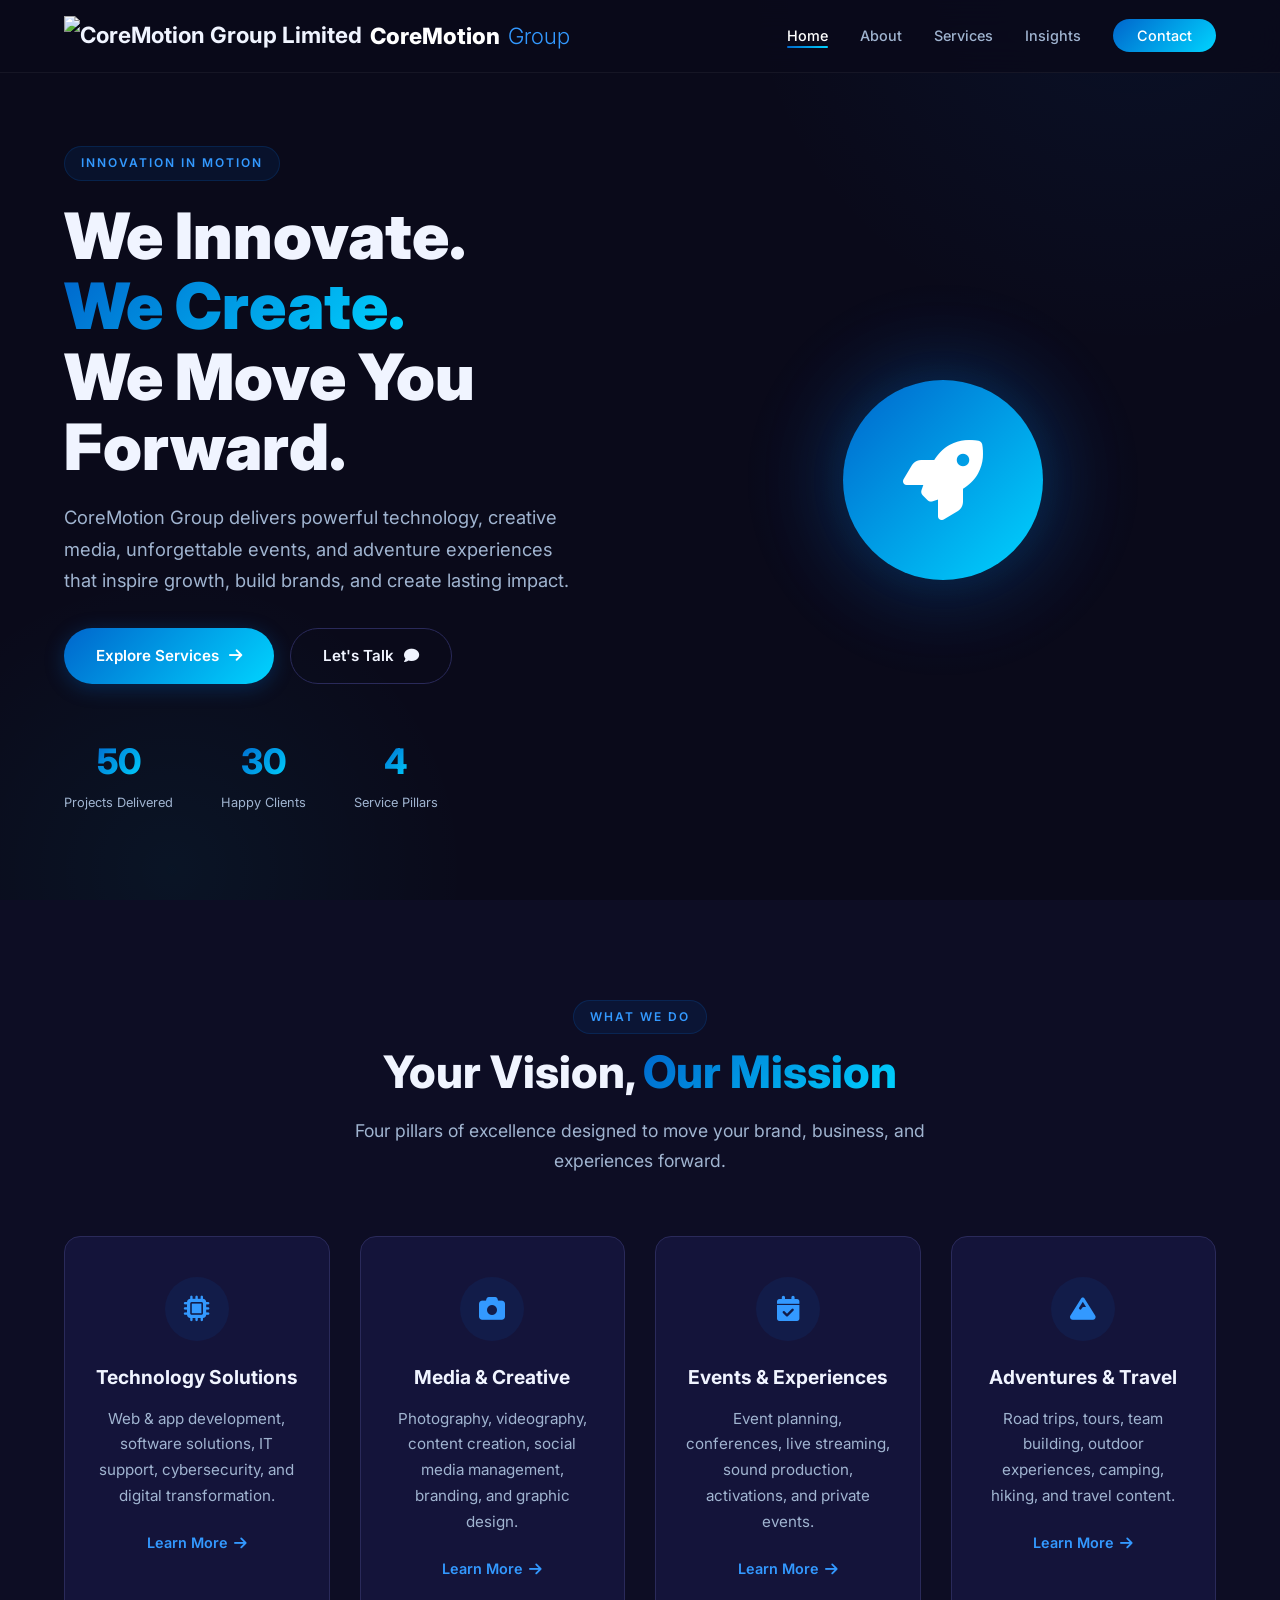
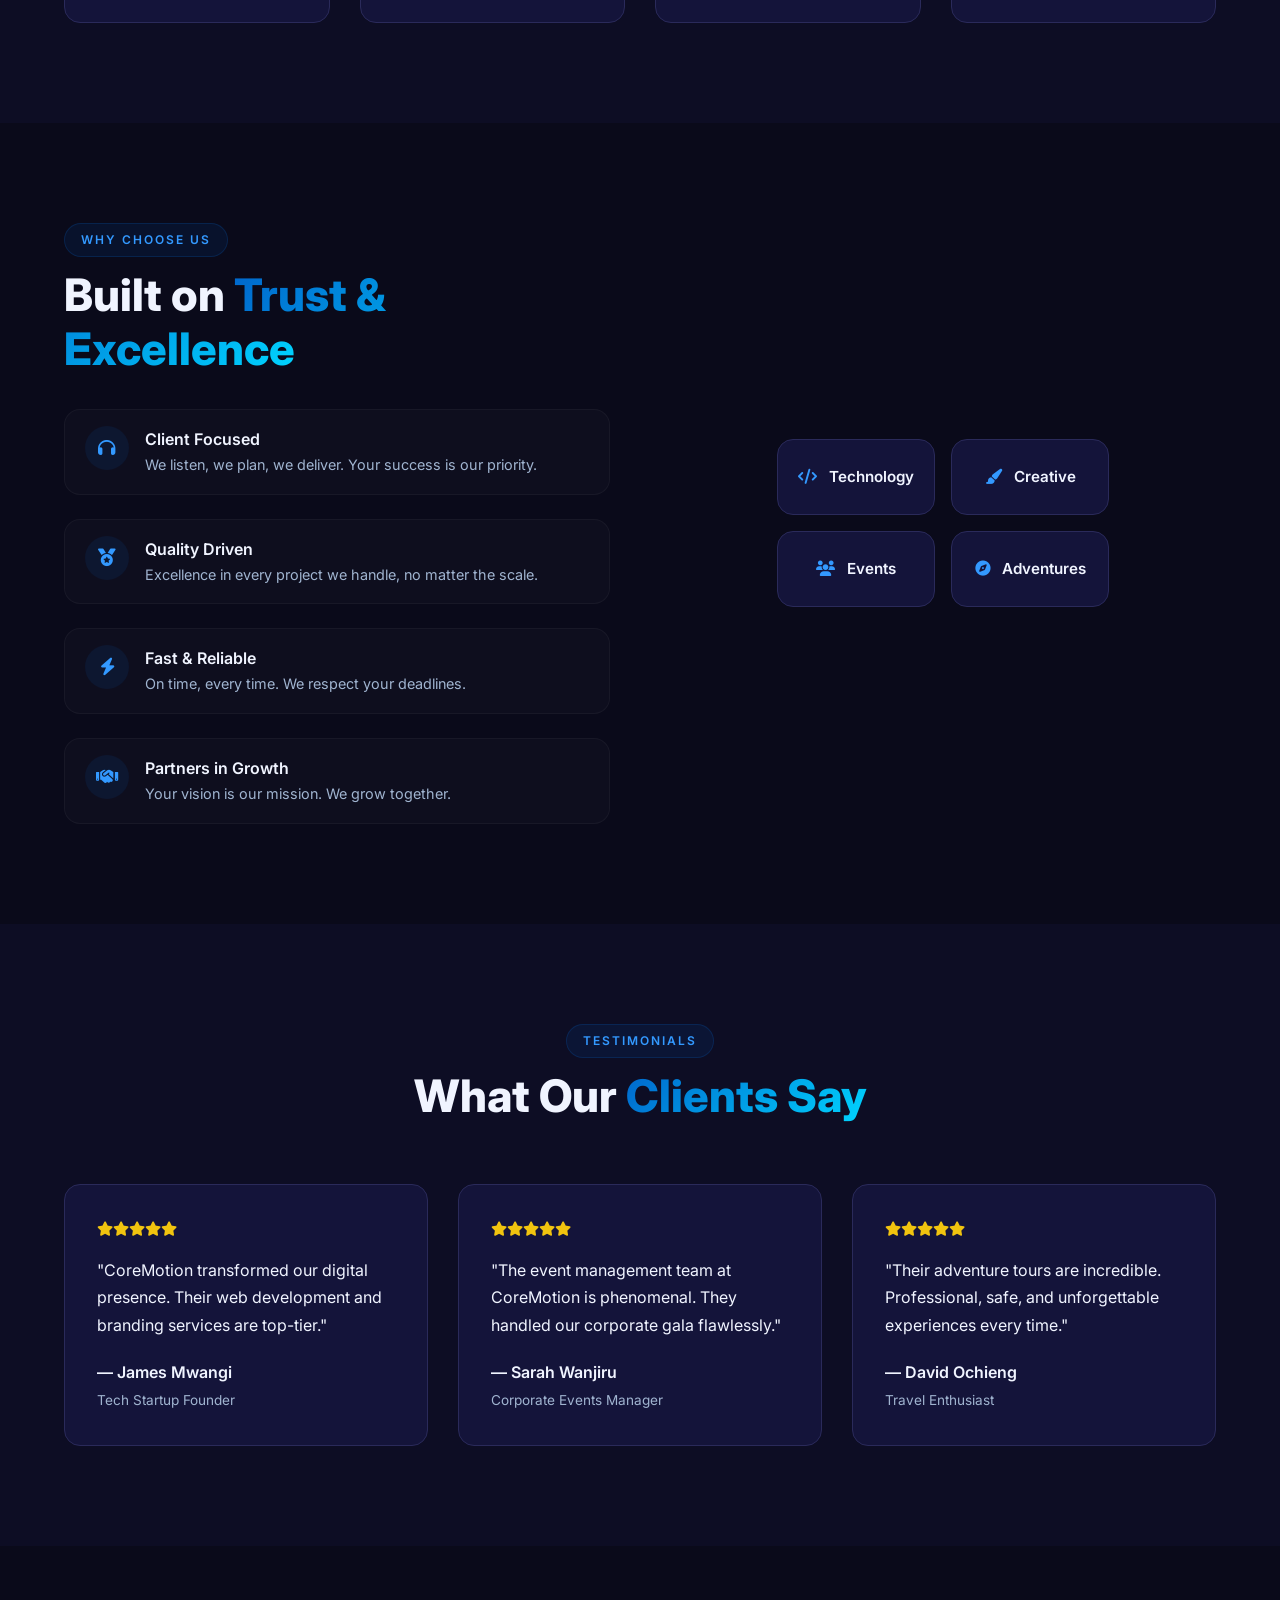
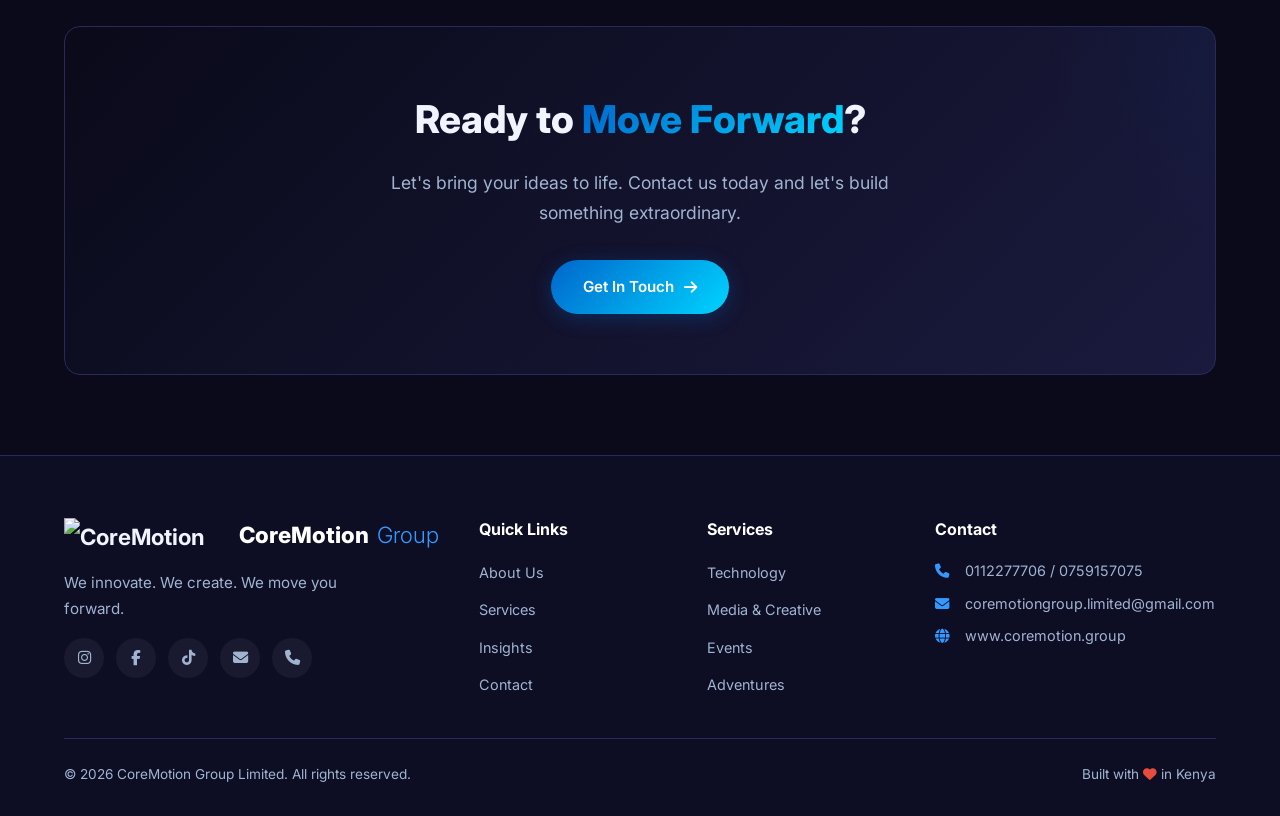
==== index.html @ 8dd22097 "Clean up comments in index.html Removed unnecessary comments from the HTML file to improve readabili" ====
<!DOCTYPE html>
<html lang="en">
<head>
    <meta charset="UTF-8" />
    <meta name="viewport" content="width=device-width, initial-scale=1.0" />
    <title>CoreMotion Group - Technology in Motion</title>
    <meta name="description" content="CoreMotion Group delivers powerful technology, creative media, unforgettable events and adventure experiences." />
    <link rel="stylesheet" href="style.css" />
    <link rel="stylesheet" href="https://cdnjs.cloudflare.com/ajax/libs/font-awesome/6.5.0/css/all.min.css" />
    <link href="https://fonts.googleapis.com/css2?family=Inter:wght@300;400;500;600;700;800;900&display=swap" rel="stylesheet" />
</head>
<body>

    <header class="header" id="header">
        <div class="container">
            <nav class="navbar">
                <a href="index.html" class="logo">
                    <img src="images/coremotion-logo.png" alt="CoreMotion Group Limited" class="logo-image" />
                    <span class="logo-text">CoreMotion</span>
                    <span class="logo-group">Group</span>
                </a>
                <ul class="nav-menu" id="navMenu">
                    <li><a href="index.html" class="active">Home</a></li>
                    <li><a href="about.html">About</a></li>
                    <li><a href="services.html">Services</a></li>
                    <li><a href="blog.html">Insights</a></li>
                    <li><a href="contact.html" class="btn-nav">Contact</a></li>
                </ul>
                <div class="hamburger" id="hamburger">
                    <span></span>
                    <span></span>
                    <span></span>
                </div>
            </nav>
        </div>
    </header>

    <section class="hero">
        <div class="container">
            <div class="hero-grid">
                <div class="hero-content">
                    <span class="hero-badge">Innovation in Motion</span>
                    <h1 class="hero-title">
                        We Innovate.<br />
                        <span class="highlight">We Create.</span><br />
                        We Move You Forward.
                    </h1>
                    <p class="hero-desc">
                        CoreMotion Group delivers powerful technology, creative media, 
                        unforgettable events, and adventure experiences that inspire growth, 
                        build brands, and create lasting impact.
                    </p>
                    <div class="hero-buttons">
                        <a href="services.html" class="btn-primary">
                            Explore Services <i class="fas fa-arrow-right"></i>
                        </a>
                        <a href="contact.html" class="btn-secondary">
                            Let's Talk <i class="fas fa-comment"></i>
                        </a>
                    </div>
                    <div class="hero-stats">
                        <div class="stat-item">
                            <span class="stat-number" data-target="50">0</span>
                            <span class="stat-label">Projects Delivered</span>
                        </div>
                        <div class="stat-item">
                            <span class="stat-number" data-target="30">0</span>
                            <span class="stat-label">Happy Clients</span>
                        </div>
                        <div class="stat-item">
                            <span class="stat-number" data-target="4">0</span>
                            <span class="stat-label">Service Pillars</span>
                        </div>
                    </div>
                </div>
                <div class="hero-visual">
                    <div class="hero-orb"></div>
                    <div class="hero-orb-2"></div>
                    <div class="hero-image-placeholder">
                        <i class="fas fa-rocket"></i>
                    </div>
                </div>
            </div>
        </div>
    </section>

    <section class="services-overview" id="services">
        <div class="container">
            <div class="section-header">
                <span class="section-tag">What We Do</span>
                <h2 class="section-title">Your Vision, <span class="highlight">Our Mission</span></h2>
                <p class="section-desc">
                    Four pillars of excellence designed to move your brand, business, and experiences forward.
                </p>
            </div>
            <div class="services-grid">
                <div class="service-card" data-service="tech">
                    <div class="service-icon"><i class="fas fa-microchip"></i></div>
                    <h3>Technology Solutions</h3>
                    <p>Web & app development, software solutions, IT support, cybersecurity, and digital transformation.</p>
                    <a href="services.html#tech" class="service-link">Learn More <i class="fas fa-arrow-right"></i></a>
                </div>
                <div class="service-card" data-service="media">
                    <div class="service-icon"><i class="fas fa-camera"></i></div>
                    <h3>Media & Creative</h3>
                    <p>Photography, videography, content creation, social media management, branding, and graphic design.</p>
                    <a href="services.html#media" class="service-link">Learn More <i class="fas fa-arrow-right"></i></a>
                </div>
                <div class="service-card" data-service="events">
                    <div class="service-icon"><i class="fas fa-calendar-check"></i></div>
                    <h3>Events & Experiences</h3>
                    <p>Event planning, conferences, live streaming, sound production, activations, and private events.</p>
                    <a href="services.html#events" class="service-link">Learn More <i class="fas fa-arrow-right"></i></a>
                </div>
                <div class="service-card" data-service="adventures">
                    <div class="service-icon"><i class="fas fa-mountain"></i></div>
                    <h3>Adventures & Travel</h3>
                    <p>Road trips, tours, team building, outdoor experiences, camping, hiking, and travel content.</p>
                    <a href="services.html#adventures" class="service-link">Learn More <i class="fas fa-arrow-right"></i></a>
                </div>
            </div>
        </div>
    </section>

    <section class="why-section">
        <div class="container">
            <div class="why-grid">
                <div class="why-content">
                    <span class="section-tag">Why Choose Us</span>
                    <h2 class="section-title">Built on <span class="highlight">Trust & Excellence</span></h2>
                    <div class="why-features">
                        <div class="why-feature">
                            <div class="feature-icon"><i class="fas fa-headphones"></i></div>
                            <div>
                                <h4>Client Focused</h4>
                                <p>We listen, we plan, we deliver. Your success is our priority.</p>
                            </div>
                        </div>
                        <div class="why-feature">
                            <div class="feature-icon"><i class="fas fa-medal"></i></div>
                            <div>
                                <h4>Quality Driven</h4>
                                <p>Excellence in every project we handle, no matter the scale.</p>
                            </div>
                        </div>
                        <div class="why-feature">
                            <div class="feature-icon"><i class="fas fa-bolt"></i></div>
                            <div>
                                <h4>Fast & Reliable</h4>
                                <p>On time, every time. We respect your deadlines.</p>
                            </div>
                        </div>
                        <div class="why-feature">
                            <div class="feature-icon"><i class="fas fa-handshake"></i></div>
                            <div>
                                <h4>Partners in Growth</h4>
                                <p>Your vision is our mission. We grow together.</p>
                            </div>
                        </div>
                    </div>
                </div>
                <div class="why-visual">
                    <div class="why-card-stack">
                        <div class="stack-card"><i class="fas fa-code"></i> Technology</div>
                        <div class="stack-card"><i class="fas fa-paint-brush"></i> Creative</div>
                        <div class="stack-card"><i class="fas fa-users"></i> Events</div>
                        <div class="stack-card"><i class="fas fa-compass"></i> Adventures</div>
                    </div>
                </div>
            </div>
        </div>
    </section>

    <section class="testimonials">
        <div class="container">
            <div class="section-header">
                <span class="section-tag">Testimonials</span>
                <h2 class="section-title">What Our <span class="highlight">Clients Say</span></h2>
            </div>
            <div class="testimonial-grid">
                <div class="testimonial-card">
                    <div class="stars"><i class="fas fa-star"></i><i class="fas fa-star"></i><i class="fas fa-star"></i><i class="fas fa-star"></i><i class="fas fa-star"></i></div>
                    <p>"CoreMotion transformed our digital presence. Their web development and branding services are top-tier."</p>
                    <div class="client-info">
                        <span class="client-name">— James Mwangi</span>
                        <span class="client-role">Tech Startup Founder</span>
                    </div>
                </div>
                <div class="testimonial-card">
                    <div class="stars"><i class="fas fa-star"></i><i class="fas fa-star"></i><i class="fas fa-star"></i><i class="fas fa-star"></i><i class="fas fa-star"></i></div>
                    <p>"The event management team at CoreMotion is phenomenal. They handled our corporate gala flawlessly."</p>
                    <div class="client-info">
                        <span class="client-name">— Sarah Wanjiru</span>
                        <span class="client-role">Corporate Events Manager</span>
                    </div>
                </div>
                <div class="testimonial-card">
                    <div class="stars"><i class="fas fa-star"></i><i class="fas fa-star"></i><i class="fas fa-star"></i><i class="fas fa-star"></i><i class="fas fa-star"></i></div>
                    <p>"Their adventure tours are incredible. Professional, safe, and unforgettable experiences every time."</p>
                    <div class="client-info">
                        <span class="client-name">— David Ochieng</span>
                        <span class="client-role">Travel Enthusiast</span>
                    </div>
                </div>
            </div>
        </div>
    </section>

    <section class="cta-section">
        <div class="container">
            <div class="cta-box">
                <h2>Ready to <span class="highlight">Move Forward</span>?</h2>
                <p>Let's bring your ideas to life. Contact us today and let's build something extraordinary.</p>
                <a href="contact.html" class="btn-primary">Get In Touch <i class="fas fa-arrow-right"></i></a>
            </div>
        </div>
    </section>

    <footer class="footer">
        <div class="container">
            <div class="footer-grid">
                <div class="footer-brand">
                    <a href="index.html" class="logo">
                        <img src="images/coremotion-logo.png" alt="CoreMotion Group Limited" class="logo-image" />
                        <span class="logo-text">CoreMotion</span>
                        <span class="logo-group">Group</span>
                    </a>
                    <p>We innovate. We create. We move you forward.</p>
                    <div class="social-links">
                        <a href="https://www.instagram.com/coremotiongroup" target="_blank" aria-label="Instagram"><i class="fab fa-instagram"></i></a>
                        <a href="https://www.facebook.com/CoreMotionGroup" target="_blank" aria-label="Facebook"><i class="fab fa-facebook-f"></i></a>
                        <a href="https://www.tiktok.com/@coremotion82" target="_blank" aria-label="TikTok"><i class="fab fa-tiktok"></i></a>
                        <a href="mailto:coremotiongroup.limited@gmail.com" aria-label="Email"><i class="fas fa-envelope"></i></a>
                        <a href="tel:+254112277706" aria-label="Phone"><i class="fas fa-phone"></i></a>
                    </div>
                </div>
                <div class="footer-links">
                    <h4>Quick Links</h4>
                    <ul>
                        <li><a href="about.html">About Us</a></li>
                        <li><a href="services.html">Services</a></li>
                        <li><a href="blog.html">Insights</a></li>
                        <li><a href="contact.html">Contact</a></li>
                    </ul>
                </div>
                <div class="footer-links">
                    <h4>Services</h4>
                    <ul>
                        <li><a href="services.html#tech">Technology</a></li>
                        <li><a href="services.html#media">Media & Creative</a></li>
                        <li><a href="services.html#events">Events</a></li>
                        <li><a href="services.html#adventures">Adventures</a></li>
                    </ul>
                </div>
                <div class="footer-contact">
                    <h4>Contact</h4>
                    <p><i class="fas fa-phone"></i> 0112277706 / 0759157075</p>
                    <p><i class="fas fa-envelope"></i> coremotiongroup.limited@gmail.com</p>
                    <p><i class="fas fa-globe"></i> www.coremotion.group</p>
                </div>
            </div>
            <div class="footer-bottom">
                <p>&copy; 2026 CoreMotion Group Limited. All rights reserved.</p>
                <p>Built with <i class="fas fa-heart" style="color: #e74c3c;"></i> in Kenya</p>
            </div>
        </div>
    </footer>

    <script src="script.js"></script>
</body>
</html>
---- style.css ----
/* ===== RESET & BASE ===== */
* {
    margin: 0;
    padding: 0;
    box-sizing: border-box;
}

:root {
    --primary: #0a0a1a;
    --primary-light: #1a1a3e;
    --secondary: #0066CC;
    --secondary-light: #3399FF;
    --accent: #00D4FF;
    --text-light: #f0f4ff;
    --text-muted: #a0b4d0;
    --bg-dark: #0d0d24;
    --bg-card: #14143a;
    --border-color: #2a2a5a;
    --gradient-main: linear-gradient(135deg, #0066CC, #00D4FF);
    --gradient-dark: linear-gradient(135deg, #0a0a1a, #1a1a3e);
    --shadow: 0 20px 60px rgba(0, 102, 204, 0.15);
    --shadow-hover: 0 30px 80px rgba(0, 102, 204, 0.25);
    --radius: 16px;
    --transition: all 0.4s cubic-bezier(0.25, 0.46, 0.45, 0.94);
}

html {
    scroll-behavior: smooth;
}

body {
    font-family: 'Inter', -apple-system, BlinkMacSystemFont, 'Segoe UI', sans-serif;
    background: var(--primary);
    color: var(--text-light);
    line-height: 1.7;
    overflow-x: hidden;
    -webkit-font-smoothing: antialiased;
}

.container {
    max-width: 1200px;
    margin: 0 auto;
    padding: 0 24px;
}

a {
    text-decoration: none;
    color: inherit;
}

ul {
    list-style: none;
}

img {
    max-width: 100%;
    display: block;
}

/* ===== SCROLLBAR ===== */
::-webkit-scrollbar {
    width: 10px;
}
::-webkit-scrollbar-track {
    background: var(--primary);
}
::-webkit-scrollbar-thumb {
    background: var(--secondary);
    border-radius: 10px;
}
::-webkit-scrollbar-thumb:hover {
    background: var(--secondary-light);
}

/* ===== SELECTION ===== */
::selection {
    background: var(--secondary);
    color: #fff;
}

/* ===== TYPOGRAPHY ===== */
.highlight {
    background: var(--gradient-main);
    -webkit-background-clip: text;
    -webkit-text-fill-color: transparent;
    background-clip: text;
}

.section-tag {
    display: inline-block;
    font-size: 0.75rem;
    font-weight: 600;
    letter-spacing: 2px;
    text-transform: uppercase;
    color: var(--secondary-light);
    background: rgba(0, 102, 204, 0.1);
    padding: 6px 16px;
    border-radius: 50px;
    border: 1px solid rgba(0, 102, 204, 0.2);
    margin-bottom: 12px;
}

.section-title {
    font-size: clamp(2rem, 4vw, 2.8rem);
    font-weight: 800;
    line-height: 1.2;
    margin-bottom: 16px;
}

.section-desc {
    font-size: 1.1rem;
    color: var(--text-muted);
    max-width: 600px;
}

.section-header {
    text-align: center;
    margin-bottom: 60px;
}
.section-header .section-desc {
    margin: 0 auto;
}

/* ===== BUTTONS ===== */
.btn-primary {
    display: inline-flex;
    align-items: center;
    gap: 10px;
    background: var(--gradient-main);
    color: #fff;
    padding: 14px 32px;
    border-radius: 50px;
    font-weight: 600;
    font-size: 0.95rem;
    border: none;
    cursor: pointer;
    transition: var(--transition);
    box-shadow: 0 4px 20px rgba(0, 102, 204, 0.3);
}
.btn-primary:hover {
    transform: translateY(-3px);
    box-shadow: 0 8px 40px rgba(0, 102, 204, 0.4);
}

.btn-secondary {
    display: inline-flex;
    align-items: center;
    gap: 10px;
    background: transparent;
    color: var(--text-light);
    padding: 14px 32px;
    border-radius: 50px;
    font-weight: 600;
    font-size: 0.95rem;
    border: 1px solid var(--border-color);
    cursor: pointer;
    transition: var(--transition);
}
.btn-secondary:hover {
    border-color: var(--secondary);
    background: rgba(0, 102, 204, 0.05);
}

.btn-nav {
    background: var(--gradient-main);
    color: #fff !important;
    padding: 8px 24px !important;
    border-radius: 50px;
    font-weight: 600;
    transition: var(--transition);
}
.btn-nav:hover {
    transform: translateY(-2px);
    box-shadow: 0 8px 30px rgba(0, 102, 204, 0.3);
}

/* ===== LOGO ===== */
.logo {
    display: flex;
    align-items: center;
    gap: 8px;
    font-size: 1.4rem;
    font-weight: 700;
}

.logo-image {
    height: 40px;
    width: auto;
    object-fit: contain;
}

.logo-text {
    color: #fff;
    font-weight: 800;
}

.logo-group {
    color: var(--secondary-light);
    font-weight: 300;
}

/* ===== HEADER / NAV ===== */
.header {
    position: fixed;
    top: 0;
    left: 0;
    width: 100%;
    z-index: 1000;
    padding: 16px 0;
    background: rgba(10, 10, 26, 0.85);
    backdrop-filter: blur(20px);
    -webkit-backdrop-filter: blur(20px);
    border-bottom: 1px solid rgba(255, 255, 255, 0.05);
    transition: var(--transition);
}
.header.scrolled {
    padding: 10px 0;
    background: rgba(10, 10, 26, 0.95);
}

.navbar {
    display: flex;
    align-items: center;
    justify-content: space-between;
}

.nav-menu {
    display: flex;
    align-items: center;
    gap: 32px;
}
.nav-menu a {
    font-size: 0.9rem;
    font-weight: 500;
    color: var(--text-muted);
    transition: var(--transition);
    position: relative;
}
.nav-menu a:hover,
.nav-menu a.active {
    color: #fff;
}
.nav-menu a.active::after {
    content: '';
    position: absolute;
    bottom: -4px;
    left: 0;
    width: 100%;
    height: 2px;
    background: var(--gradient-main);
    border-radius: 2px;
}

.hamburger {
    display: none;
    flex-direction: column;
    gap: 5px;
    cursor: pointer;
    padding: 4px;
}
.hamburger span {
    display: block;
    width: 25px;
    height: 2px;
    background: #fff;
    transition: var(--transition);
    border-radius: 2px;
}
.hamburger.active span:nth-child(1) {
    transform: rotate(45deg) translate(5px, 5px);
}
.hamburger.active span:nth-child(2) {
    opacity: 0;
}
.hamburger.active span:nth-child(3) {
    transform: rotate(-45deg) translate(5px, -5px);
}

/* ===== HERO ===== */
.hero {
    padding: 140px 0 80px;
    min-height: 100vh;
    display: flex;
    align-items: center;
    position: relative;
    overflow: hidden;
}
.hero::before {
    content: '';
    position: absolute;
    top: -50%;
    right: -20%;
    width: 800px;
    height: 800px;
    background: radial-gradient(circle, rgba(0, 102, 204, 0.08), transparent 70%);
    border-radius: 50%;
    pointer-events: none;
}
.hero::after {
    content: '';
    position: absolute;
    bottom: -30%;
    left: -10%;
    width: 600px;
    height: 600px;
    background: radial-gradient(circle, rgba(0, 212, 255, 0.05), transparent 70%);
    border-radius: 50%;
    pointer-events: none;
}

.hero-grid {
    display: grid;
    grid-template-columns: 1fr 1fr;
    gap: 60px;
    align-items: center;
    position: relative;
    z-index: 1;
}

.hero-badge {
    display: inline-block;
    font-size: 0.75rem;
    font-weight: 600;
    letter-spacing: 2px;
    text-transform: uppercase;
    color: var(--secondary-light);
    background: rgba(0, 102, 204, 0.1);
    padding: 6px 16px;
    border-radius: 50px;
    border: 1px solid rgba(0, 102, 204, 0.2);
    margin-bottom: 20px;
    animation: fadeInUp 0.6s ease;
}

.hero-title {
    font-size: clamp(2.5rem, 5vw, 4rem);
    font-weight: 900;
    line-height: 1.1;
    margin-bottom: 20px;
    animation: fadeInUp 0.6s ease 0.1s both;
}

.hero-desc {
    font-size: 1.15rem;
    color: var(--text-muted);
    max-width: 520px;
    margin-bottom: 32px;
    animation: fadeInUp 0.6s ease 0.2s both;
}

.hero-buttons {
    display: flex;
    flex-wrap: wrap;
    gap: 16px;
    margin-bottom: 48px;
    animation: fadeInUp 0.6s ease 0.3s both;
}

.hero-stats {
    display: flex;
    gap: 48px;
    animation: fadeInUp 0.6s ease 0.4s both;
}
.stat-item {
    text-align: center;
}
.stat-number {
    font-size: 2.2rem;
    font-weight: 800;
    background: var(--gradient-main);
    -webkit-background-clip: text;
    -webkit-text-fill-color: transparent;
    background-clip: text;
}
.stat-label {
    font-size: 0.8rem;
    color: var(--text-muted);
    display: block;
}

/* Hero Visual */
.hero-visual {
    position: relative;
    display: flex;
    align-items: center;
    justify-content: center;
    min-height: 400px;
}
.hero-orb {
    position: absolute;
    width: 400px;
    height: 400px;
    background: radial-gradient(circle, rgba(0, 102, 204, 0.15), transparent 70%);
    border-radius: 50%;
    animation: pulse 4s ease-in-out infinite;
}
.hero-orb-2 {
    position: absolute;
    width: 250px;
    height: 250px;
    background: radial-gradient(circle, rgba(0, 212, 255, 0.1), transparent 70%);
    border-radius: 50%;
    animation: pulse 4s ease-in-out 2s infinite;
}
.hero-image-placeholder {
    width: 200px;
    height: 200px;
    background: var(--gradient-main);
    border-radius: 50%;
    display: flex;
    align-items: center;
    justify-content: center;
    font-size: 5rem;
    color: #fff;
    box-shadow: 0 0 80px rgba(0, 102, 204, 0.3);
    position: relative;
    z-index: 2;
    animation: float 6s ease-in-out infinite;
}

/* ===== ANIMATIONS ===== */
@keyframes fadeInUp {
    from {
        opacity: 0;
        transform: translateY(30px);
    }
    to {
        opacity: 1;
        transform: translateY(0);
    }
}

@keyframes pulse {
    0%, 100% {
        transform: scale(1);
        opacity: 0.6;
    }
    50% {
        transform: scale(1.05);
        opacity: 1;
    }
}

@keyframes float {
    0%, 100% {
        transform: translateY(0px);
    }
    50% {
        transform: translateY(-20px);
    }
}

/* ===== SERVICES ===== */
.services-overview {
    padding: 100px 0;
    background: var(--bg-dark);
}

.services-grid {
    display: grid;
    grid-template-columns: repeat(auto-fit, minmax(260px, 1fr));
    gap: 30px;
}

.service-card {
    background: var(--bg-card);
    border: 1px solid var(--border-color);
    border-radius: var(--radius);
    padding: 40px 28px;
    transition: var(--transition);
    text-align: center;
    position: relative;
    overflow: hidden;
}
.service-card::before {
    content: '';
    position: absolute;
    top: 0;
    left: 0;
    width: 100%;
    height: 3px;
    background: var(--gradient-main);
    transform: scaleX(0);
    transform-origin: left;
    transition: var(--transition);
}
.service-card:hover::before {
    transform: scaleX(1);
}
.service-card:hover {
    transform: translateY(-8px);
    border-color: var(--secondary);
    box-shadow: var(--shadow-hover);
}

.service-icon {
    width: 64px;
    height: 64px;
    background: rgba(0, 102, 204, 0.1);
    border-radius: 50%;
    display: flex;
    align-items: center;
    justify-content: center;
    font-size: 1.6rem;
    color: var(--secondary-light);
    margin: 0 auto 20px;
    transition: var(--transition);
}
.service-card:hover .service-icon {
    background: var(--gradient-main);
    color: #fff;
    transform: scale(1.05);
}

.service-card h3 {
    font-size: 1.2rem;
    font-weight: 700;
    margin-bottom: 12px;
}
.service-card p {
    color: var(--text-muted);
    font-size: 0.95rem;
    margin-bottom: 20px;
}
.service-link {
    color: var(--secondary-light);
    font-weight: 600;
    font-size: 0.9rem;
    transition: var(--transition);
    display: inline-flex;
    align-items: center;
    gap: 6px;
}
.service-link:hover {
    gap: 12px;
}

/* ===== WHY SECTION ===== */
.why-section {
    padding: 100px 0;
    background: var(--primary);
}

.why-grid {
    display: grid;
    grid-template-columns: 1fr 1fr;
    gap: 60px;
    align-items: center;
}

.why-features {
    display: flex;
    flex-direction: column;
    gap: 24px;
    margin-top: 32px;
}

.why-feature {
    display: flex;
    gap: 16px;
    align-items: flex-start;
    padding: 16px 20px;
    border-radius: var(--radius);
    background: rgba(255, 255, 255, 0.02);
    border: 1px solid rgba(255, 255, 255, 0.04);
    transition: var(--transition);
}
.why-feature:hover {
    background: rgba(0, 102, 204, 0.05);
    border-color: rgba(0, 102, 204, 0.1);
}

.feature-icon {
    width: 44px;
    height: 44px;
    min-width: 44px;
    background: rgba(0, 102, 204, 0.1);
    border-radius: 50%;
    display: flex;
    align-items: center;
    justify-content: center;
    color: var(--secondary-light);
    font-size: 1.1rem;
}
.why-feature h4 {
    font-size: 1rem;
    font-weight: 600;
}
.why-feature p {
    color: var(--text-muted);
    font-size: 0.9rem;
}

.why-visual {
    display: flex;
    justify-content: center;
    align-items: center;
}

.why-card-stack {
    display: grid;
    grid-template-columns: 1fr 1fr;
    gap: 16px;
}
.stack-card {
    background: var(--bg-card);
    border: 1px solid var(--border-color);
    border-radius: var(--radius);
    padding: 24px 20px;
    text-align: center;
    font-weight: 600;
    font-size: 0.95rem;
    transition: var(--transition);
}
.stack-card i {
    color: var(--secondary-light);
    margin-right: 8px;
}
.stack-card:hover {
    transform: translateY(-4px);
    border-color: var(--secondary);
    box-shadow: var(--shadow);
}

/* ===== TESTIMONIALS ===== */
.testimonials {
    padding: 100px 0;
    background: var(--bg-dark);
}

.testimonial-grid {
    display: grid;
    grid-template-columns: repeat(auto-fit, minmax(280px, 1fr));
    gap: 30px;
}

.testimonial-card {
    background: var(--bg-card);
    border: 1px solid var(--border-color);
    border-radius: var(--radius);
    padding: 32px;
    transition: var(--transition);
}
.testimonial-card:hover {
    border-color: var(--secondary);
    transform: translateY(-4px);
}

.stars {
    color: #f1c40f;
    font-size: 0.9rem;
    margin-bottom: 16px;
}
.testimonial-card p {
    font-size: 1rem;
    line-height: 1.7;
    margin-bottom: 20px;
    color: var(--text-light);
}
.client-name {
    font-weight: 600;
    display: block;
}
.client-role {
    font-size: 0.85rem;
    color: var(--text-muted);
}

/* ===== CTA ===== */
.cta-section {
    padding: 80px 0;
    background: var(--primary);
}

.cta-box {
    background: var(--gradient-dark);
    border: 1px solid var(--border-color);
    border-radius: var(--radius);
    padding: 60px 40px;
    text-align: center;
    position: relative;
    overflow: hidden;
}
.cta-box::before {
    content: '';
    position: absolute;
    top: -50%;
    right: -20%;
    width: 400px;
    height: 400px;
    background: radial-gradient(circle, rgba(0, 102, 204, 0.05), transparent 70%);
    border-radius: 50%;
}
.cta-box h2 {
    font-size: clamp(1.8rem, 3vw, 2.6rem);
    font-weight: 800;
    margin-bottom: 16px;
}
.cta-box p {
    color: var(--text-muted);
    font-size: 1.1rem;
    max-width: 500px;
    margin: 0 auto 32px;
}
.cta-box .btn-primary {
    position: relative;
    z-index: 1;
}

/* ===== FOOTER ===== */
.footer {
    background: var(--bg-dark);
    border-top: 1px solid var(--border-color);
    padding: 60px 0 30px;
}

.footer-grid {
    display: grid;
    grid-template-columns: 2fr 1fr 1fr 1.5fr;
    gap: 40px;
    margin-bottom: 40px;
}

.footer-brand .logo {
    margin-bottom: 16px;
}
.footer-brand .logo-image {
    height: 35px;
}
.footer-brand p {
    color: var(--text-muted);
    font-size: 0.95rem;
    margin: 16px 0;
    max-width: 300px;
}

.social-links {
    display: flex;
    gap: 12px;
    flex-wrap: wrap;
}
.social-links a {
    width: 40px;
    height: 40px;
    background: rgba(255, 255, 255, 0.05);
    border-radius: 50%;
    display: flex;
    align-items: center;
    justify-content: center;
    color: var(--text-muted);
    transition: var(--transition);
    font-size: 0.95rem;
}
.social-links a:hover {
    background: var(--gradient-main);
    color: #fff;
    transform: translateY(-3px);
}

.footer-links h4,
.footer-contact h4 {
    font-size: 1rem;
    font-weight: 700;
    margin-bottom: 16px;
    color: #fff;
}
.footer-links ul {
    display: flex;
    flex-direction: column;
    gap: 10px;
}
.footer-links ul a,
.footer-contact p {
    color: var(--text-muted);
    font-size: 0.9rem;
    transition: var(--transition);
}
.footer-links ul a:hover {
    color: var(--secondary-light);
}
.footer-contact p {
    display: flex;
    align-items: center;
    gap: 10px;
    margin-bottom: 8px;
}
.footer-contact p i {
    color: var(--secondary-light);
    width: 20px;
}

.footer-bottom {
    border-top: 1px solid var(--border-color);
    padding-top: 24px;
    display: flex;
    justify-content: space-between;
    align-items: center;
    flex-wrap: wrap;
    gap: 12px;
}
.footer-bottom p {
    color: var(--text-muted);
    font-size: 0.85rem;
}

/* ===== RESPONSIVE ===== */
@media (max-width: 1024px) {
    .hero-grid {
        grid-template-columns: 1fr;
        text-align: center;
    }
    .hero-desc {
        margin: 0 auto 32px;
    }
    .hero-buttons {
        justify-content: center;
    }
    .hero-stats {
        justify-content: center;
    }
    .hero-visual {
        min-height: 300px;
    }
    .hero-orb {
        width: 300px;
        height: 300px;
    }
    .hero-orb-2 {
        width: 200px;
        height: 200px;
    }
    .hero-image-placeholder {
        width: 150px;
        height: 150px;
        font-size: 4rem;
    }

    .why-grid {
        grid-template-columns: 1fr;
        text-align: center;
    }
    .why-features {
        align-items: center;
    }
    .why-feature {
        max-width: 500px;
        text-align: left;
    }

    .footer-grid {
        grid-template-columns: 1fr 1fr;
        gap: 30px;
    }
}

@media (max-width: 768px) {
    .hamburger {
        display: flex;
    }

    .nav-menu {
        position: fixed;
        top: 0;
        left: -100%;
        width: 80%;
        max-width: 320px;
        height: 100vh;
        background: var(--bg-dark);
        flex-direction: column;
        padding: 80px 32px 32px;
        gap: 20px;
        transition: var(--transition);
        border-right: 1px solid var(--border-color);
    }
    .nav-menu.open {
        left: 0;
    }
    .nav-menu a {
        font-size: 1.1rem;
    }
    .btn-nav {
        background: var(--gradient-main);
        color: #fff !important;
        padding: 12px 32px !important;
        text-align: center;
        width: 100%;
    }

    .hero {
        padding: 120px 0 60px;
        min-height: auto;
    }
    .hero-title {
        font-size: 2.2rem;
    }
    .hero-stats {
        gap: 24px;
    }
    .stat-number {
        font-size: 1.8rem;
    }

    .services-grid {
        grid-template-columns: 1fr 1fr;
    }

    .footer-grid {
        grid-template-columns: 1fr;
        gap: 24px;
    }
    .footer-bottom {
        flex-direction: column;
        text-align: center;
    }
}

@media (max-width: 480px) {
    .services-grid {
        grid-template-columns: 1fr;
    }
    .hero-buttons {
        flex-direction: column;
        align-items: center;
    }
    .hero-buttons .btn-primary,
    .hero-buttons .btn-secondary {
        width: 100%;
        justify-content: center;
    }
    .cta-box {
        padding: 40px 24px;
    }
    .why-card-stack {
        grid-template-columns: 1fr 1fr;
    }
    .stack-card {
        padding: 16px;
        font-size: 0.85rem;
    }
}
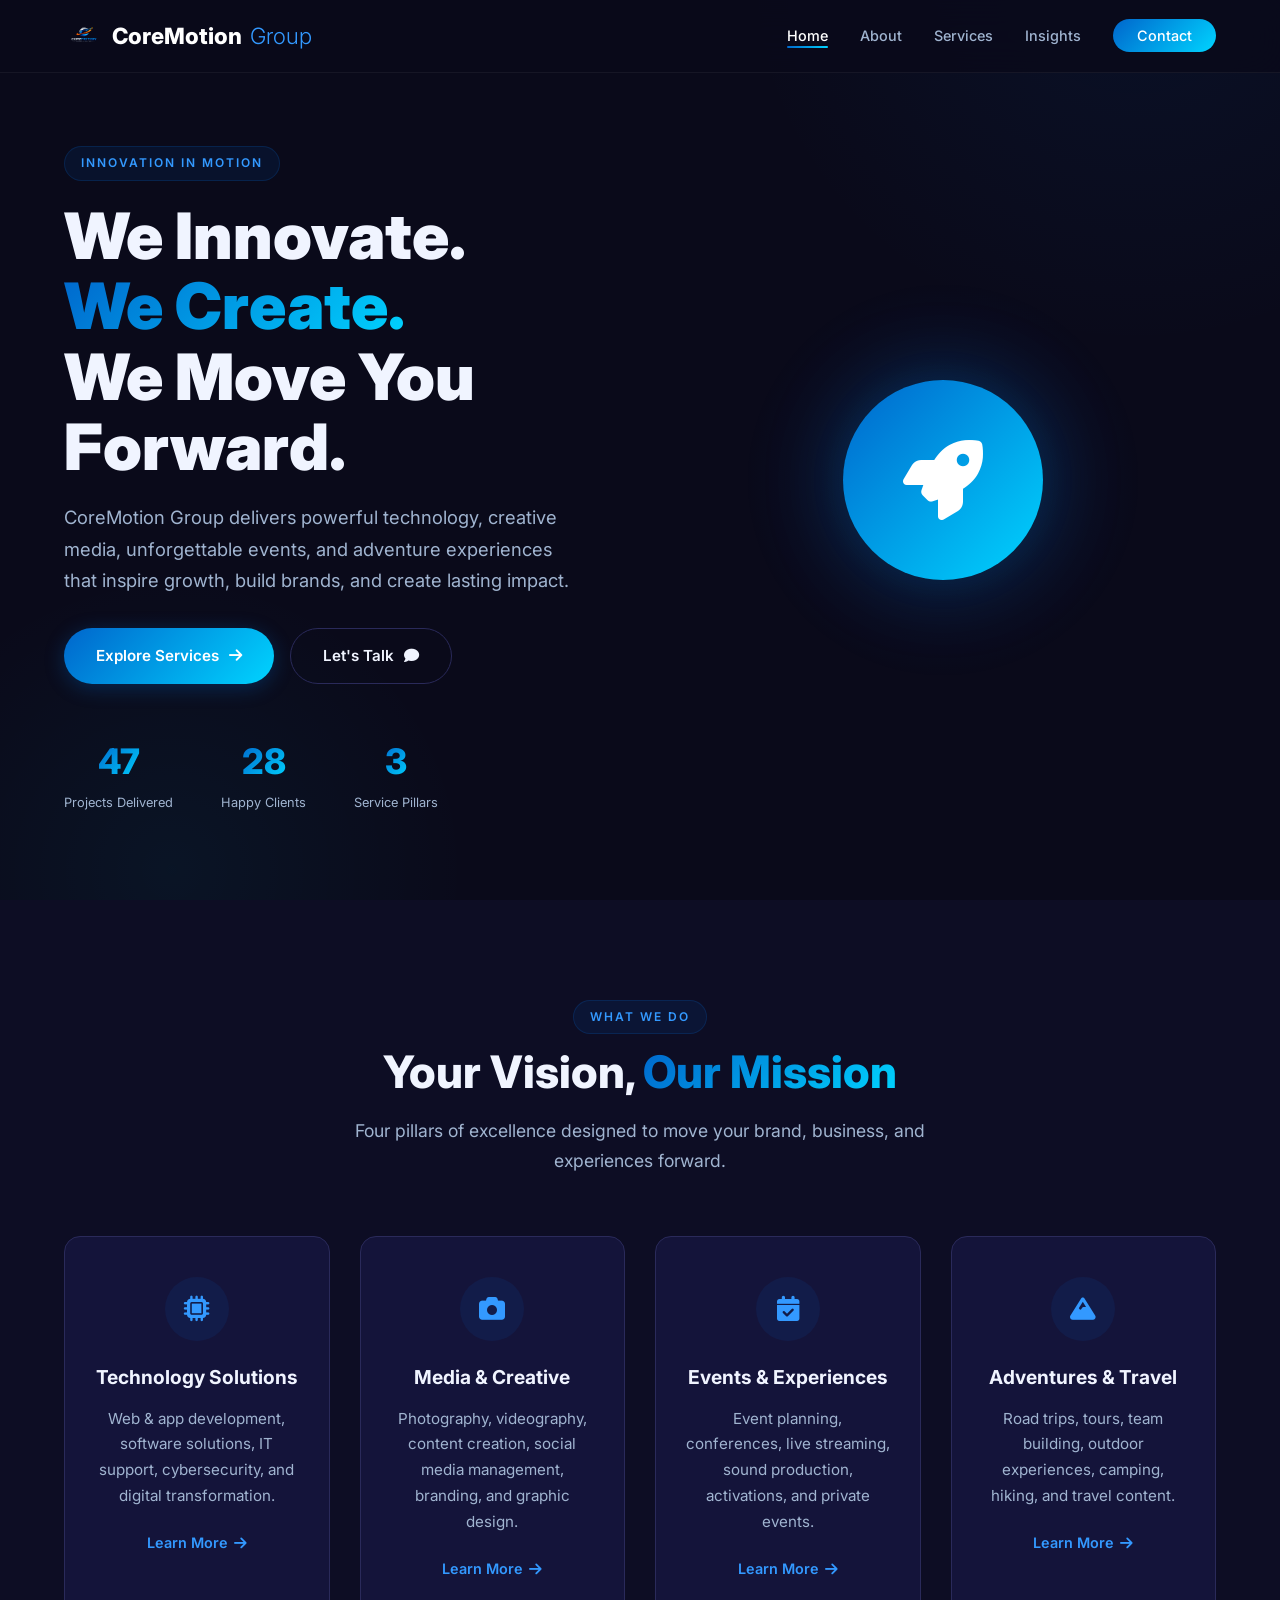
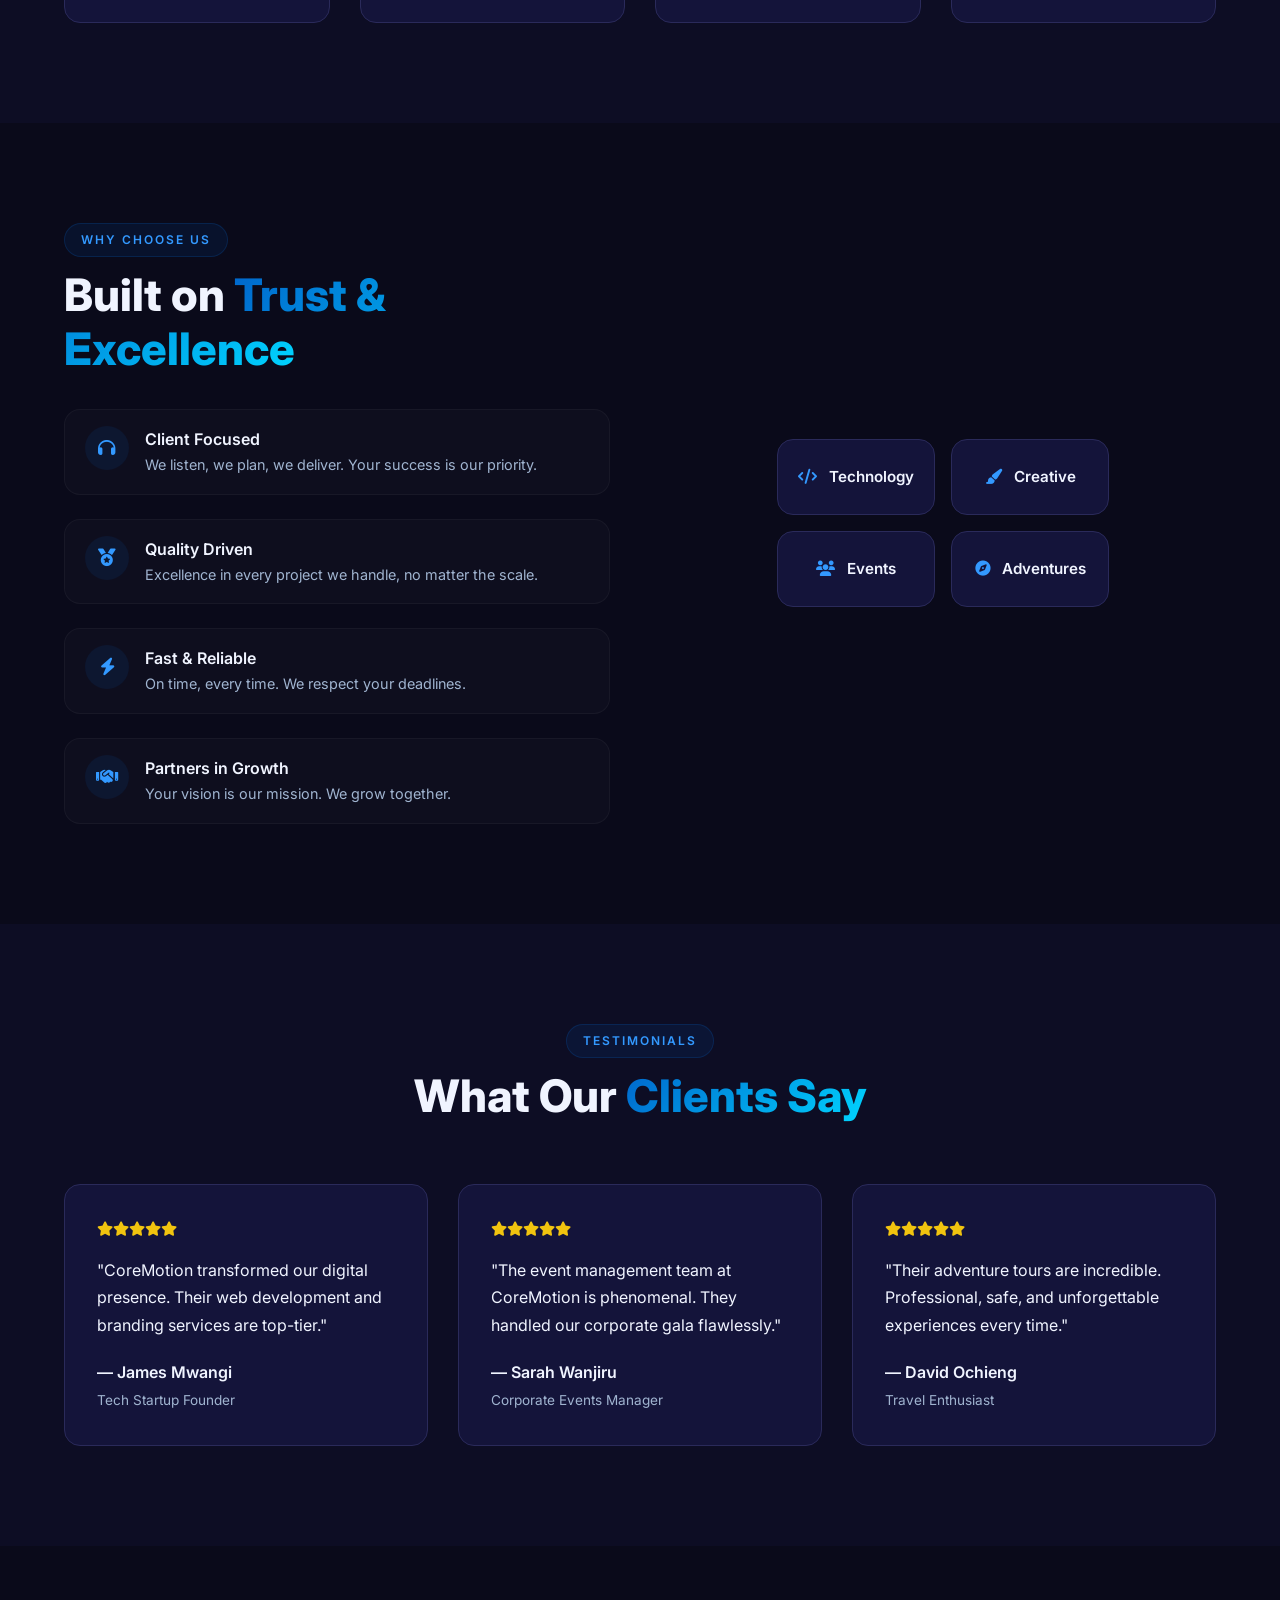
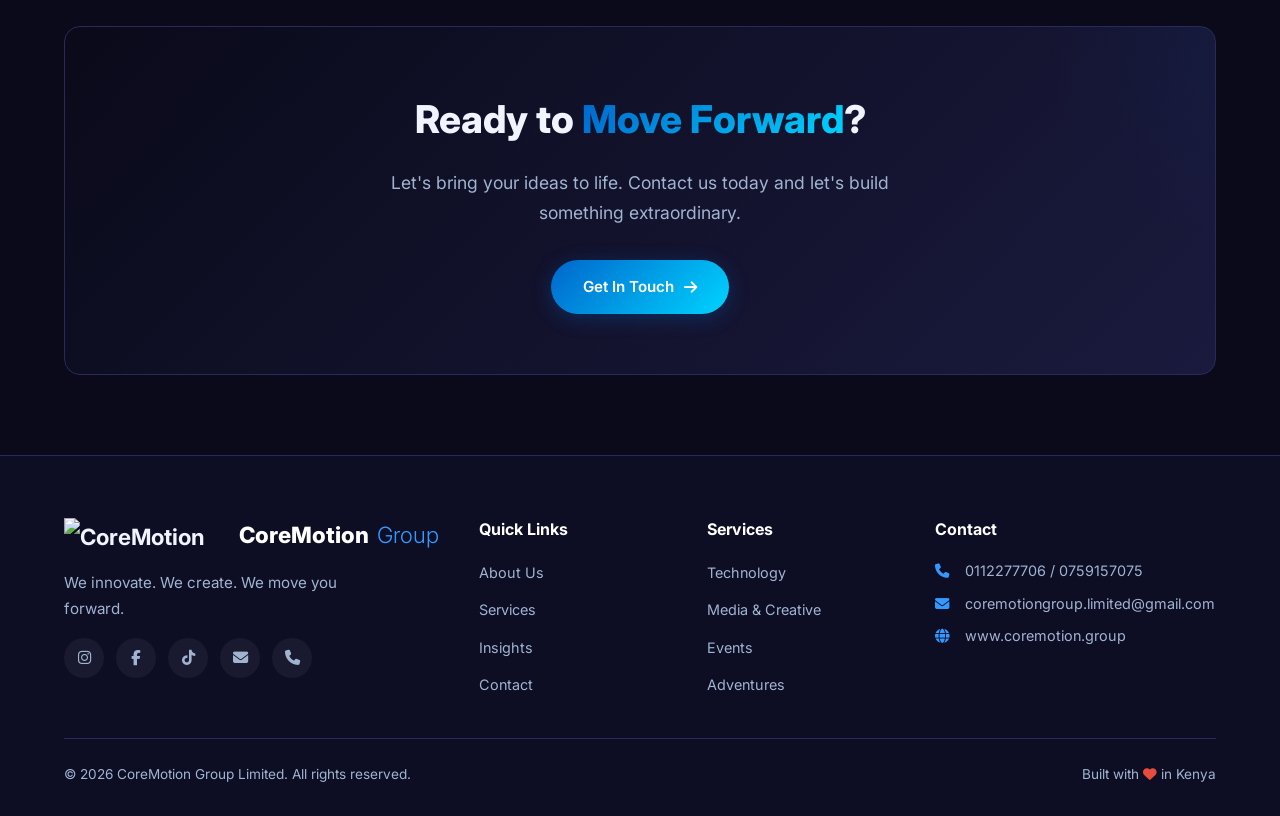
==== commit 5e085715: "Update logo image source in index.html" ====
--- a/index.html
+++ b/index.html
@@ -15,7 +15,7 @@
         <div class="container">
             <nav class="navbar">
                 <a href="index.html" class="logo">
-                    <img src="images/coremotion-logo.png" alt="CoreMotion Group Limited" class="logo-image" />
+                    <img src="coremotion-logo.png" alt="CoreMotion Group Limited" class="logo-image" />
                     <span class="logo-text">CoreMotion</span>
                     <span class="logo-group">Group</span>
                 </a>
--- a/style.css
+++ b/style.css
@@ -1,3 +1,7 @@
+/* ========================================
+   COREMOTION GROUP - COMPLETE STYLESHEET
+   ======================================== */
+
 /* ===== RESET & BASE ===== */
 * {
     margin: 0;
@@ -450,7 +454,7 @@
     }
 }
 
-/* ===== SERVICES ===== */
+/* ===== SERVICES OVERVIEW ===== */
 .services-overview {
     padding: 100px 0;
     background: var(--bg-dark);
@@ -707,6 +711,464 @@
     z-index: 1;
 }
 
+/* ===== PAGE HERO (Inner Pages) ===== */
+.page-hero {
+    padding: 140px 0 60px;
+    background: var(--bg-dark);
+    border-bottom: 1px solid var(--border-color);
+    text-align: center;
+}
+.page-hero-content h1 {
+    font-size: clamp(2.5rem, 4vw, 3.5rem);
+    font-weight: 800;
+    margin-bottom: 16px;
+}
+.page-hero-content p {
+    font-size: 1.15rem;
+    color: var(--text-muted);
+    max-width: 600px;
+    margin: 0 auto;
+}
+
+/* ===== ABOUT PAGE ===== */
+.about-story {
+    padding: 80px 0;
+}
+.about-grid {
+    display: grid;
+    grid-template-columns: 1fr 1fr;
+    gap: 60px;
+    align-items: center;
+}
+.about-text h2 {
+    font-size: 2.2rem;
+    font-weight: 800;
+    margin-bottom: 20px;
+}
+.about-text p {
+    color: var(--text-muted);
+    margin-bottom: 16px;
+}
+.about-values {
+    display: flex;
+    flex-wrap: wrap;
+    gap: 12px;
+    margin-top: 24px;
+}
+.value-item {
+    display: flex;
+    align-items: center;
+    gap: 8px;
+    background: var(--bg-card);
+    border: 1px solid var(--border-color);
+    padding: 8px 18px;
+    border-radius: 50px;
+    font-size: 0.85rem;
+    font-weight: 500;
+}
+.value-item i {
+    color: var(--secondary-light);
+}
+.about-placeholder {
+    background: var(--bg-card);
+    border: 1px solid var(--border-color);
+    border-radius: var(--radius);
+    padding: 60px;
+    text-align: center;
+    font-size: 4rem;
+    color: var(--secondary-light);
+}
+.about-placeholder p {
+    font-size: 1rem;
+    color: var(--text-muted);
+    margin-top: 12px;
+}
+
+/* ===== MISSION VISION ===== */
+.mission-vision {
+    padding: 80px 0;
+    background: var(--bg-dark);
+}
+.mv-grid {
+    display: grid;
+    grid-template-columns: 1fr 1fr;
+    gap: 30px;
+}
+.mv-card {
+    background: var(--bg-card);
+    border: 1px solid var(--border-color);
+    border-radius: var(--radius);
+    padding: 40px;
+    text-align: center;
+    transition: var(--transition);
+}
+.mv-card:hover {
+    border-color: var(--secondary);
+    transform: translateY(-4px);
+}
+.mv-icon {
+    font-size: 2.5rem;
+    color: var(--secondary-light);
+    margin-bottom: 16px;
+}
+.mv-card h3 {
+    font-size: 1.3rem;
+    font-weight: 700;
+    margin-bottom: 12px;
+}
+.mv-card p {
+    color: var(--text-muted);
+}
+
+/* ===== LEADERSHIP ===== */
+.leadership {
+    padding: 80px 0;
+}
+.leadership-grid {
+    display: grid;
+    grid-template-columns: 1fr 1fr;
+    gap: 40px;
+    max-width: 800px;
+    margin: 0 auto;
+}
+.leader-card {
+    background: var(--bg-card);
+    border: 1px solid var(--border-color);
+    border-radius: var(--radius);
+    padding: 40px 32px;
+    text-align: center;
+    transition: var(--transition);
+}
+.leader-card:hover {
+    border-color: var(--secondary);
+    transform: translateY(-4px);
+}
+.leader-avatar {
+    width: 80px;
+    height: 80px;
+    background: var(--gradient-main);
+    border-radius: 50%;
+    display: flex;
+    align-items: center;
+    justify-content: center;
+    font-size: 2.5rem;
+    color: #fff;
+    margin: 0 auto 16px;
+}
+.leader-card h3 {
+    font-size: 1.2rem;
+    font-weight: 700;
+}
+.leader-role {
+    display: block;
+    color: var(--secondary-light);
+    font-size: 0.85rem;
+    font-weight: 500;
+    margin: 4px 0 12px;
+}
+.leader-card p {
+    color: var(--text-muted);
+    font-size: 0.95rem;
+    margin-bottom: 16px;
+}
+.leader-social {
+    display: flex;
+    justify-content: center;
+    gap: 12px;
+}
+.leader-social a {
+    width: 36px;
+    height: 36px;
+    background: rgba(255, 255, 255, 0.05);
+    border-radius: 50%;
+    display: flex;
+    align-items: center;
+    justify-content: center;
+    color: var(--text-muted);
+    transition: var(--transition);
+}
+.leader-social a:hover {
+    background: var(--gradient-main);
+    color: #fff;
+}
+
+/* ===== SERVICES DETAILED PAGE ===== */
+.services-detailed {
+    padding: 60px 0 80px;
+}
+.service-detailed {
+    display: grid;
+    grid-template-columns: 2fr 1fr;
+    gap: 40px;
+    align-items: center;
+    padding: 40px 0;
+    border-bottom: 1px solid var(--border-color);
+}
+.service-detailed:last-child {
+    border-bottom: none;
+}
+.service-tag {
+    font-size: 0.7rem;
+    font-weight: 700;
+    color: var(--secondary-light);
+    letter-spacing: 2px;
+}
+.service-detailed h2 {
+    font-size: 1.8rem;
+    font-weight: 700;
+    margin: 8px 0;
+}
+.service-detailed h2 i {
+    color: var(--secondary-light);
+    margin-right: 12px;
+}
+.service-subtitle {
+    color: var(--text-muted);
+    font-size: 1rem;
+    margin-bottom: 16px;
+}
+.service-list {
+    margin: 16px 0 24px;
+}
+.service-list li {
+    display: flex;
+    align-items: center;
+    gap: 10px;
+    padding: 6px 0;
+    color: var(--text-muted);
+}
+.service-list li i {
+    color: var(--secondary-light);
+}
+.service-detailed-icon {
+    font-size: 6rem;
+    color: var(--secondary-light);
+    text-align: center;
+    opacity: 0.2;
+    transition: var(--transition);
+}
+.service-detailed:hover .service-detailed-icon {
+    opacity: 0.5;
+    transform: scale(1.05);
+}
+
+/* ===== BLOG PAGE ===== */
+.blog-grid-section {
+    padding: 80px 0;
+}
+.blog-grid {
+    display: grid;
+    grid-template-columns: repeat(auto-fit, minmax(300px, 1fr));
+    gap: 30px;
+}
+.blog-card {
+    background: var(--bg-card);
+    border: 1px solid var(--border-color);
+    border-radius: var(--radius);
+    overflow: hidden;
+    transition: var(--transition);
+}
+.blog-card:hover {
+    border-color: var(--secondary);
+    transform: translateY(-4px);
+}
+.blog-card.featured {
+    grid-column: 1 / -1;
+    display: grid;
+    grid-template-columns: 1fr 2fr;
+}
+.blog-image {
+    background: var(--bg-dark);
+    padding: 40px;
+    text-align: center;
+    font-size: 3rem;
+    color: var(--secondary-light);
+    display: flex;
+    align-items: center;
+    justify-content: center;
+    min-height: 200px;
+}
+.blog-content {
+    padding: 24px 28px;
+}
+.blog-category {
+    display: inline-block;
+    font-size: 0.7rem;
+    font-weight: 600;
+    text-transform: uppercase;
+    color: var(--secondary-light);
+    background: rgba(0, 102, 204, 0.1);
+    padding: 4px 12px;
+    border-radius: 50px;
+    margin-bottom: 8px;
+}
+.blog-content h3 {
+    font-size: 1.15rem;
+    font-weight: 700;
+    margin-bottom: 8px;
+}
+.blog-content p {
+    color: var(--text-muted);
+    font-size: 0.95rem;
+    margin-bottom: 16px;
+}
+.blog-meta {
+    display: flex;
+    justify-content: space-between;
+    align-items: center;
+    font-size: 0.85rem;
+    color: var(--text-muted);
+}
+.read-more {
+    color: var(--secondary-light);
+    font-weight: 600;
+    transition: var(--transition);
+}
+.read-more:hover {
+    gap: 8px;
+}
+.read-more i {
+    transition: var(--transition);
+}
+.read-more:hover i {
+    transform: translateX(4px);
+}
+
+/* ===== CONTACT PAGE ===== */
+.contact-section {
+    padding: 80px 0;
+}
+.contact-grid {
+    display: grid;
+    grid-template-columns: 1fr 2fr;
+    gap: 60px;
+}
+.contact-info h2 {
+    font-size: 2rem;
+    font-weight: 800;
+    margin-bottom: 12px;
+}
+.contact-info > p {
+    color: var(--text-muted);
+    margin-bottom: 32px;
+}
+.contact-details {
+    display: flex;
+    flex-direction: column;
+    gap: 20px;
+    margin-bottom: 32px;
+}
+.contact-item {
+    display: flex;
+    gap: 16px;
+    align-items: flex-start;
+}
+.contact-icon {
+    width: 44px;
+    height: 44px;
+    min-width: 44px;
+    background: rgba(0, 102, 204, 0.1);
+    border-radius: 50%;
+    display: flex;
+    align-items: center;
+    justify-content: center;
+    color: var(--secondary-light);
+    font-size: 1.1rem;
+}
+.contact-item h4 {
+    font-size: 0.9rem;
+    font-weight: 600;
+}
+.contact-item p {
+    color: var(--text-muted);
+    font-size: 0.95rem;
+}
+.contact-social h4 {
+    margin-bottom: 12px;
+}
+.contact-social .social-links {
+    display: flex;
+    gap: 12px;
+}
+.contact-social .social-links a {
+    width: 40px;
+    height: 40px;
+    background: rgba(255, 255, 255, 0.05);
+    border-radius: 50%;
+    display: flex;
+    align-items: center;
+    justify-content: center;
+    color: var(--text-muted);
+    transition: var(--transition);
+}
+.contact-social .social-links a:hover {
+    background: var(--gradient-main);
+    color: #fff;
+}
+
+/* ===== CONTACT FORM ===== */
+.contact-form-wrapper {
+    background: var(--bg-card);
+    border: 1px solid var(--border-color);
+    border-radius: var(--radius);
+    padding: 40px;
+}
+.contact-form {
+    display: flex;
+    flex-direction: column;
+    gap: 20px;
+}
+.form-group {
+    display: flex;
+    flex-direction: column;
+    gap: 6px;
+}
+.form-group label {
+    font-weight: 500;
+    font-size: 0.9rem;
+}
+.form-group input,
+.form-group select,
+.form-group textarea {
+    padding: 12px 16px;
+    border-radius: 10px;
+    border: 1px solid var(--border-color);
+    background: var(--primary);
+    color: var(--text-light);
+    font-family: inherit;
+    font-size: 0.95rem;
+    transition: var(--transition);
+}
+.form-group input:focus,
+.form-group select:focus,
+.form-group textarea:focus {
+    outline: none;
+    border-color: var(--secondary);
+    box-shadow: 0 0 0 3px rgba(0, 102, 204, 0.1);
+}
+.form-group textarea {
+    resize: vertical;
+    min-height: 120px;
+}
+.form-status {
+    margin-top: 16px;
+    padding: 12px 16px;
+    border-radius: 10px;
+    display: none;
+}
+.form-status.success {
+    display: block;
+    background: rgba(0, 200, 100, 0.1);
+    border: 1px solid rgba(0, 200, 100, 0.3);
+    color: #00c864;
+}
+.form-status.error {
+    display: block;
+    background: rgba(255, 50, 50, 0.1);
+    border: 1px solid rgba(255, 50, 50, 0.3);
+    color: #ff4444;
+}
+
 /* ===== FOOTER ===== */
 .footer {
     background: var(--bg-dark);
@@ -803,7 +1265,9 @@
     font-size: 0.85rem;
 }
 
-/* ===== RESPONSIVE ===== */
+/* ========================================
+   RESPONSIVE DESIGN
+   ======================================== */
 @media (max-width: 1024px) {
     .hero-grid {
         grid-template-columns: 1fr;
@@ -847,9 +1311,35 @@
         text-align: left;
     }
 
+    .about-grid {
+        grid-template-columns: 1fr;
+        text-align: center;
+    }
+    .about-values {
+        justify-content: center;
+    }
+
+    .contact-grid {
+        grid-template-columns: 1fr;
+    }
+
     .footer-grid {
         grid-template-columns: 1fr 1fr;
         gap: 30px;
+    }
+
+    .service-detailed {
+        grid-template-columns: 1fr;
+        text-align: center;
+    }
+    .service-detailed-icon {
+        display: none;
+    }
+    .service-list {
+        justify-content: center;
+    }
+    .service-list li {
+        justify-content: center;
     }
 }
 
@@ -904,6 +1394,18 @@
         grid-template-columns: 1fr 1fr;
     }
 
+    .mv-grid {
+        grid-template-columns: 1fr;
+    }
+
+    .leadership-grid {
+        grid-template-columns: 1fr;
+    }
+
+    .blog-card.featured {
+        grid-template-columns: 1fr;
+    }
+
     .footer-grid {
         grid-template-columns: 1fr;
         gap: 24px;
@@ -911,6 +1413,10 @@
     .footer-bottom {
         flex-direction: column;
         text-align: center;
+    }
+
+    .page-hero {
+        padding: 120px 0 40px;
     }
 }
 
@@ -937,4 +1443,11 @@
         padding: 16px;
         font-size: 0.85rem;
     }
-}
+    .contact-form-wrapper {
+        padding: 24px;
+    }
+    .about-placeholder {
+        padding: 30px;
+        font-size: 3rem;
+    }
+}
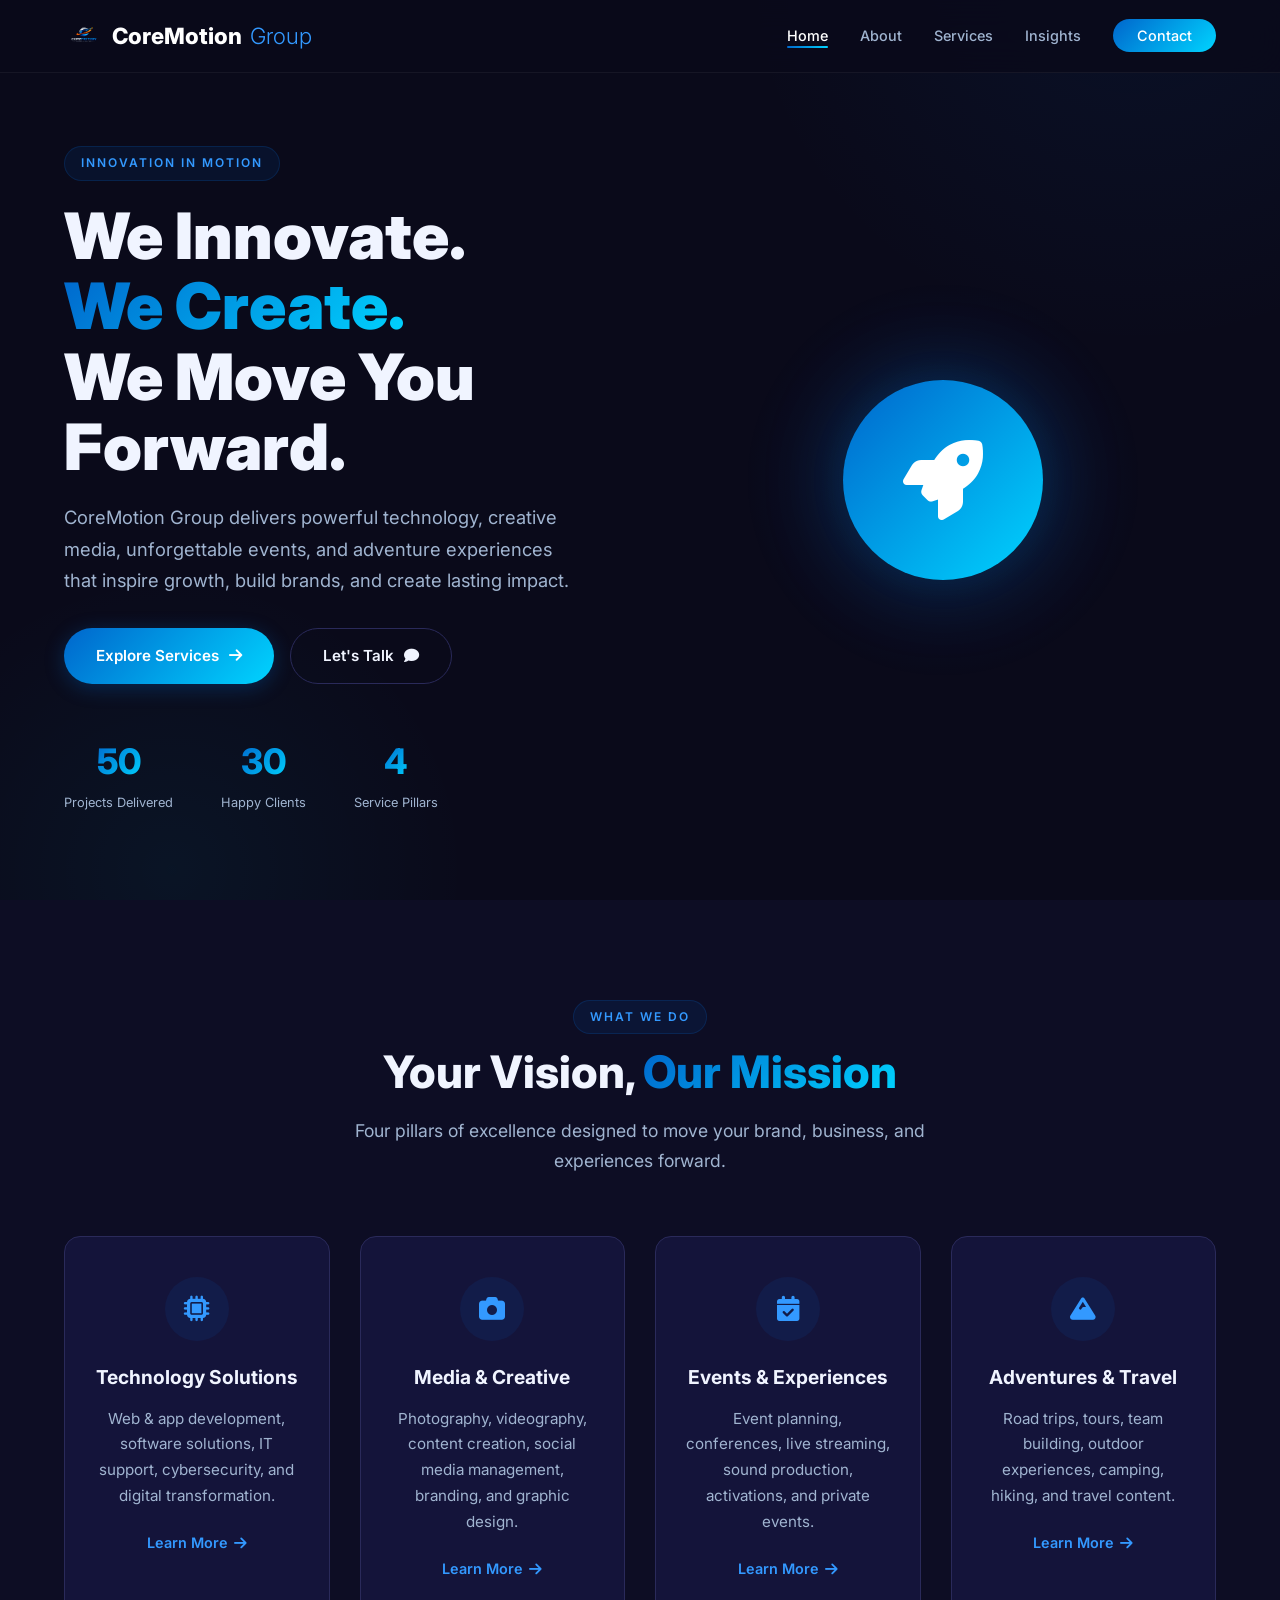
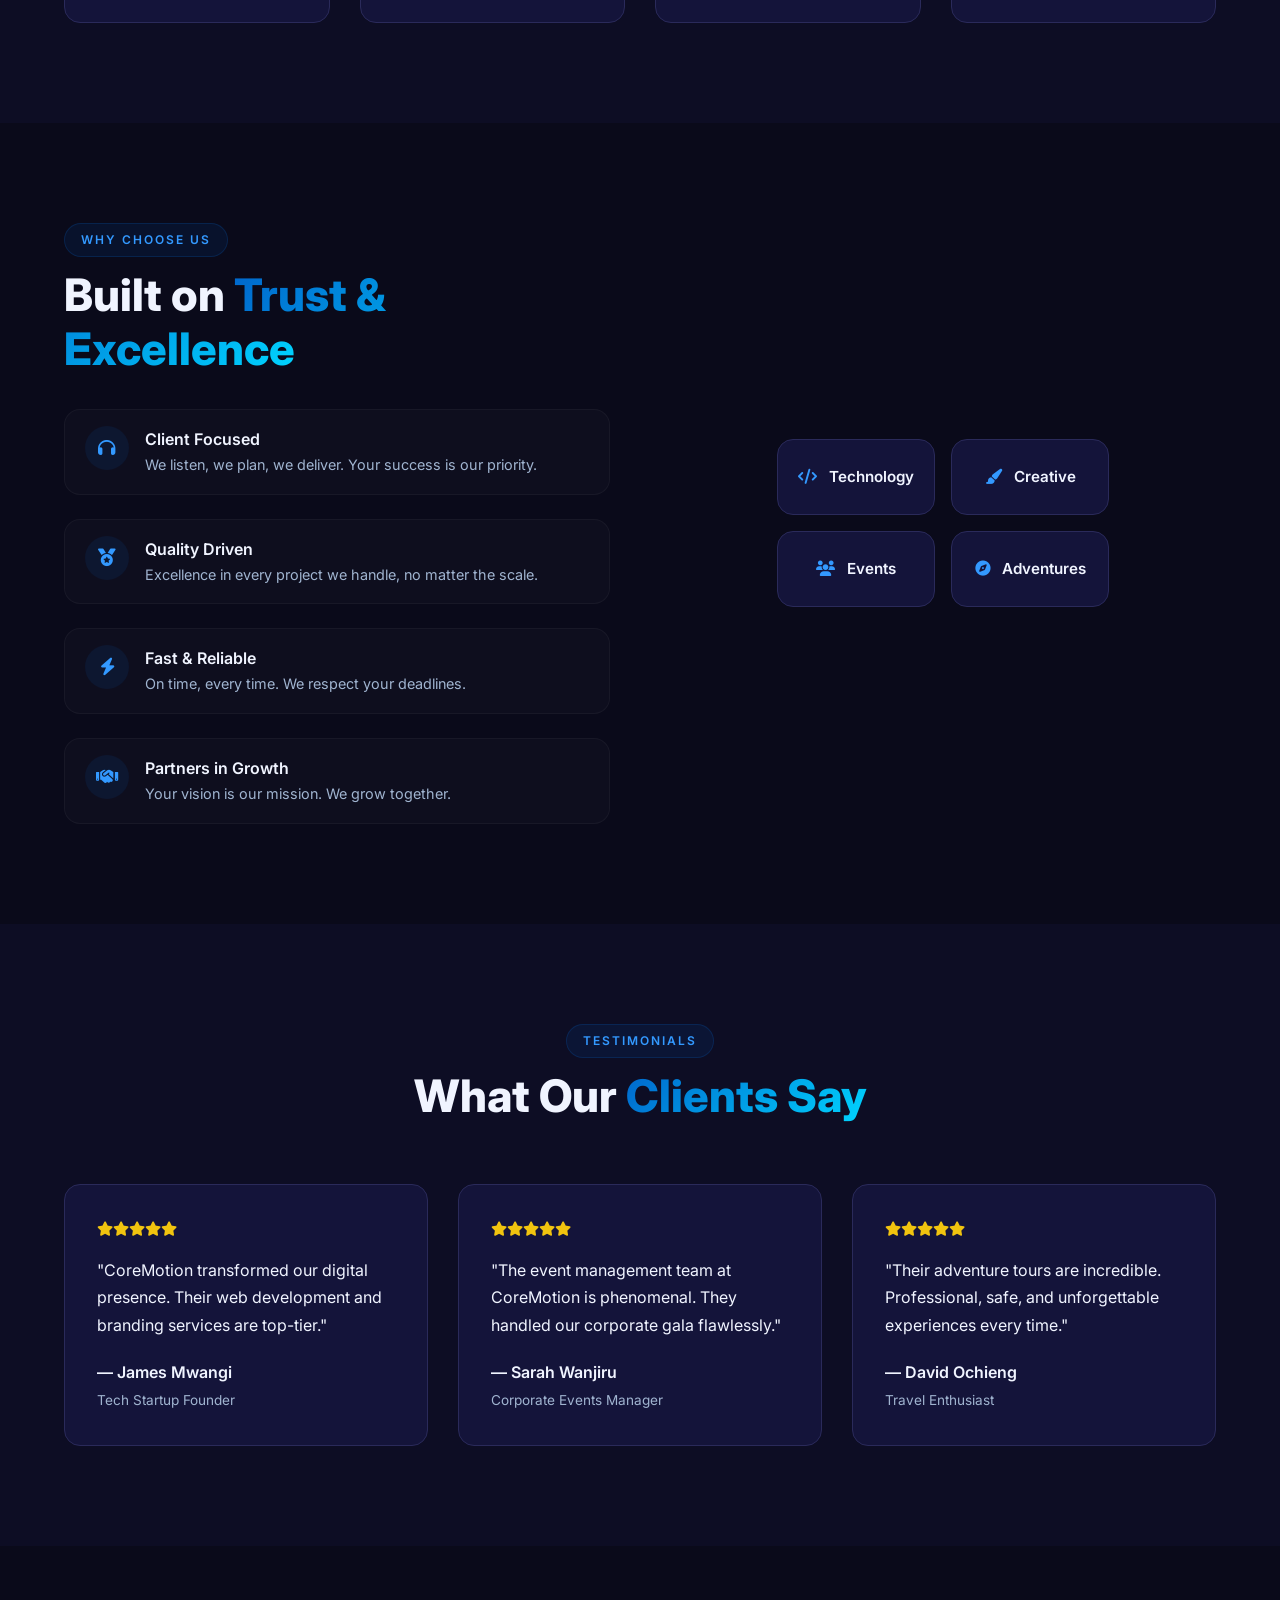
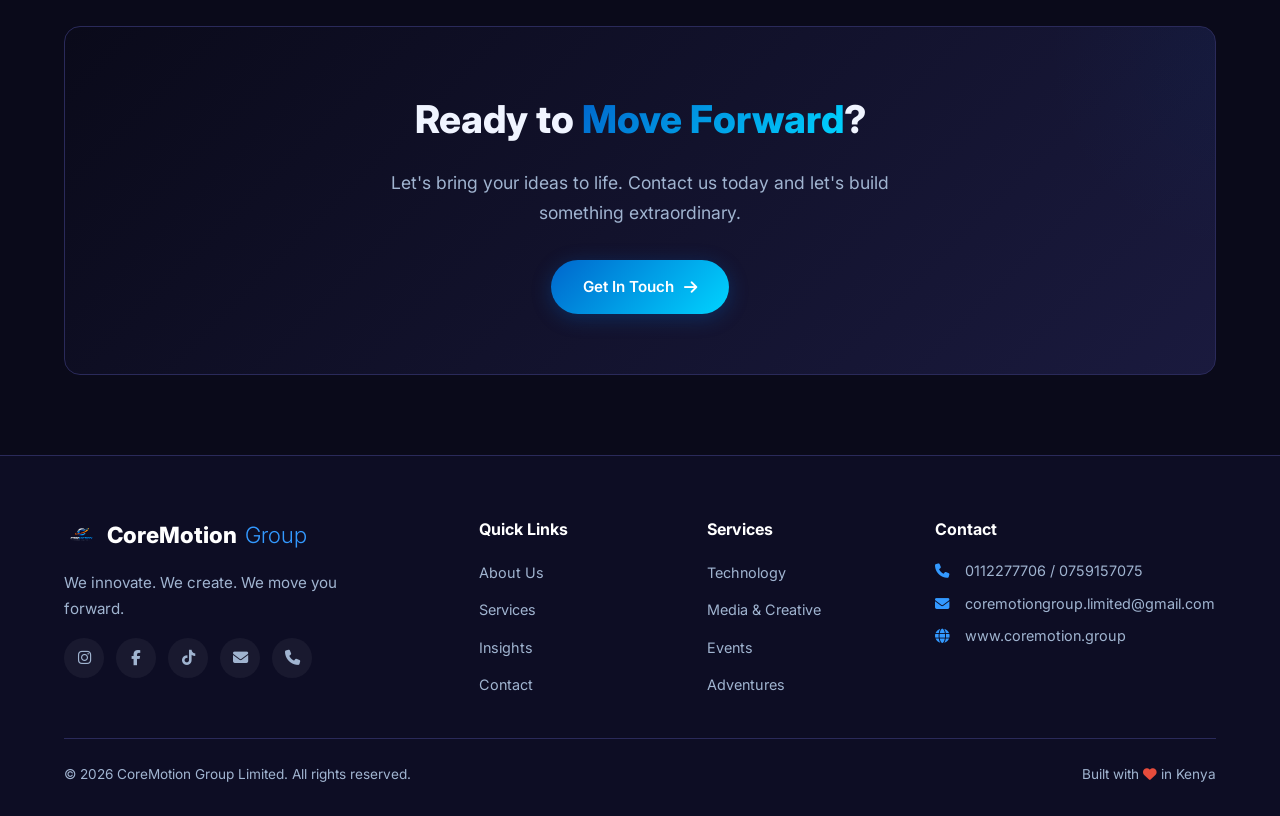
==== commit a4f7625d: "Update logo image source in footer" ====
--- a/index.html
+++ b/index.html
@@ -221,7 +221,7 @@
             <div class="footer-grid">
                 <div class="footer-brand">
                     <a href="index.html" class="logo">
-                        <img src="images/coremotion-logo.png" alt="CoreMotion Group Limited" class="logo-image" />
+                        <img src="coremotion-logo.png" alt="CoreMotion Group Limited" class="logo-image" />
                         <span class="logo-text">CoreMotion</span>
                         <span class="logo-group">Group</span>
                     </a>
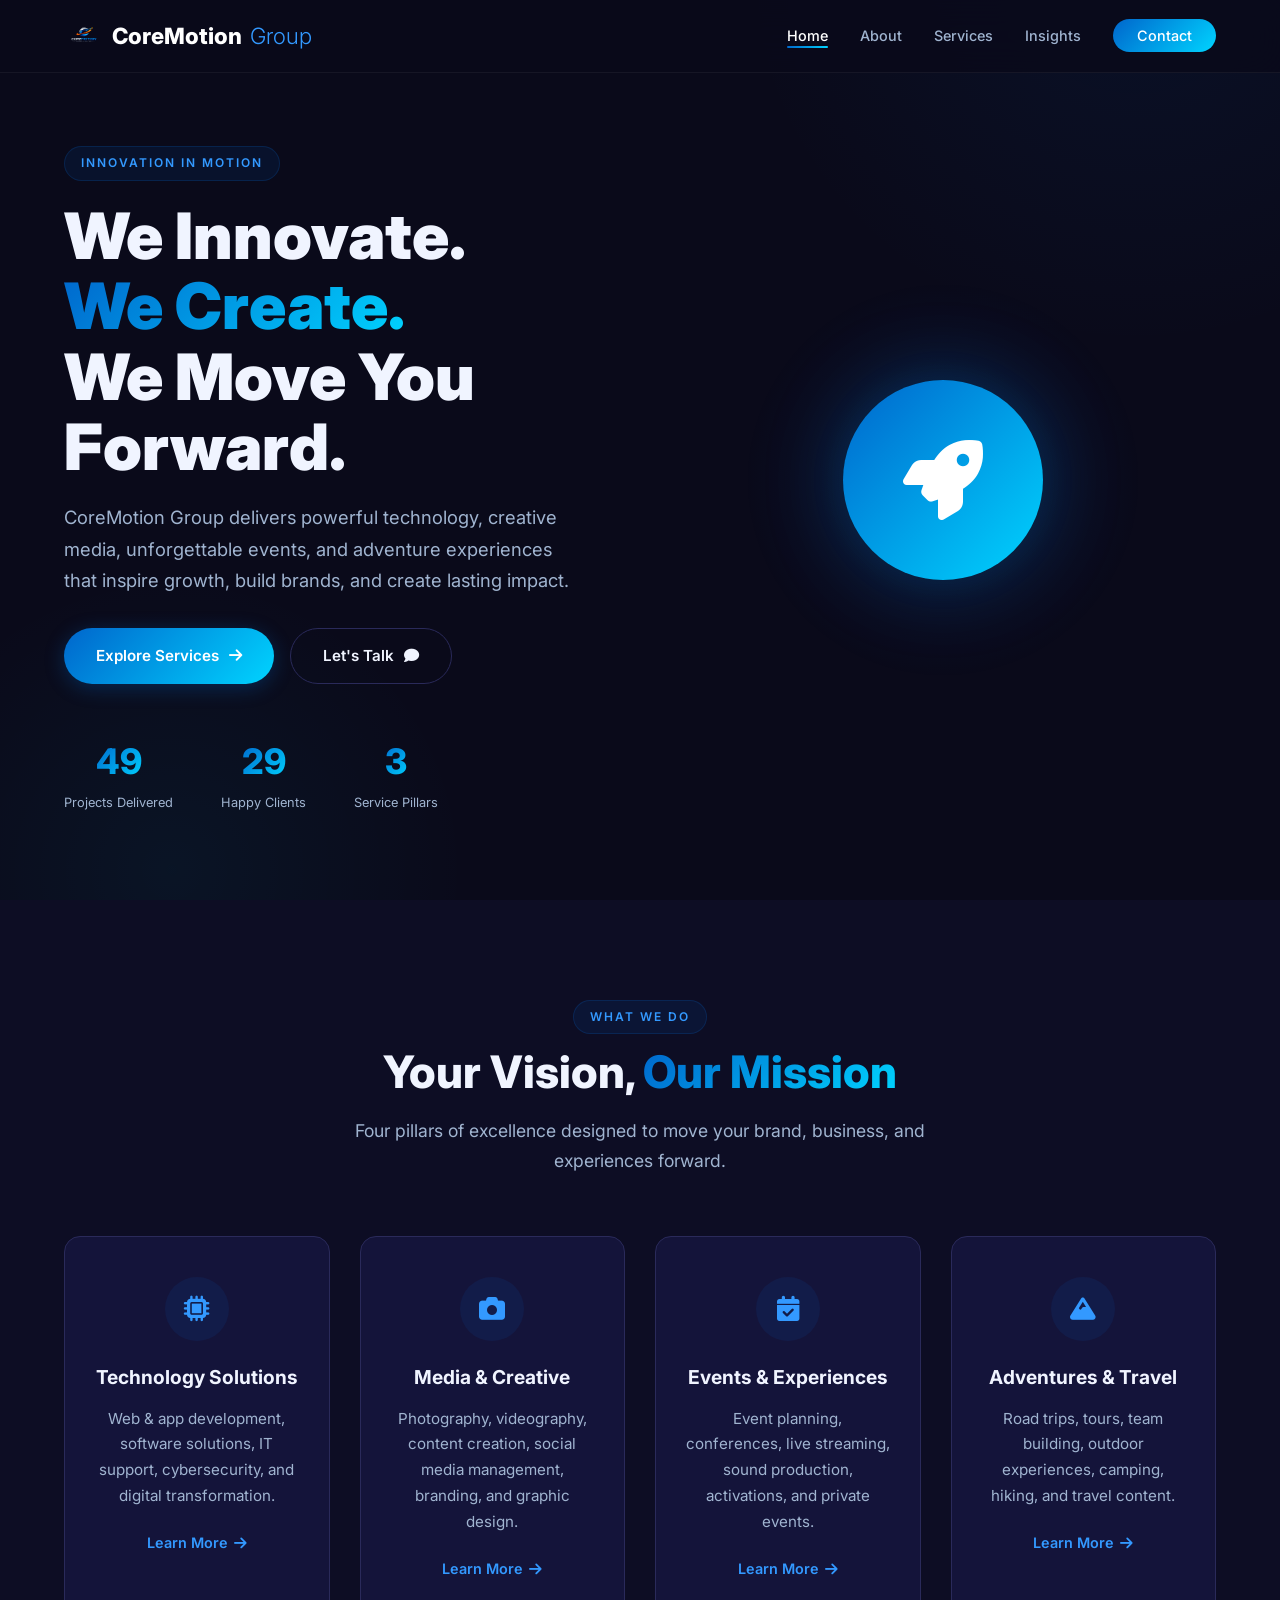
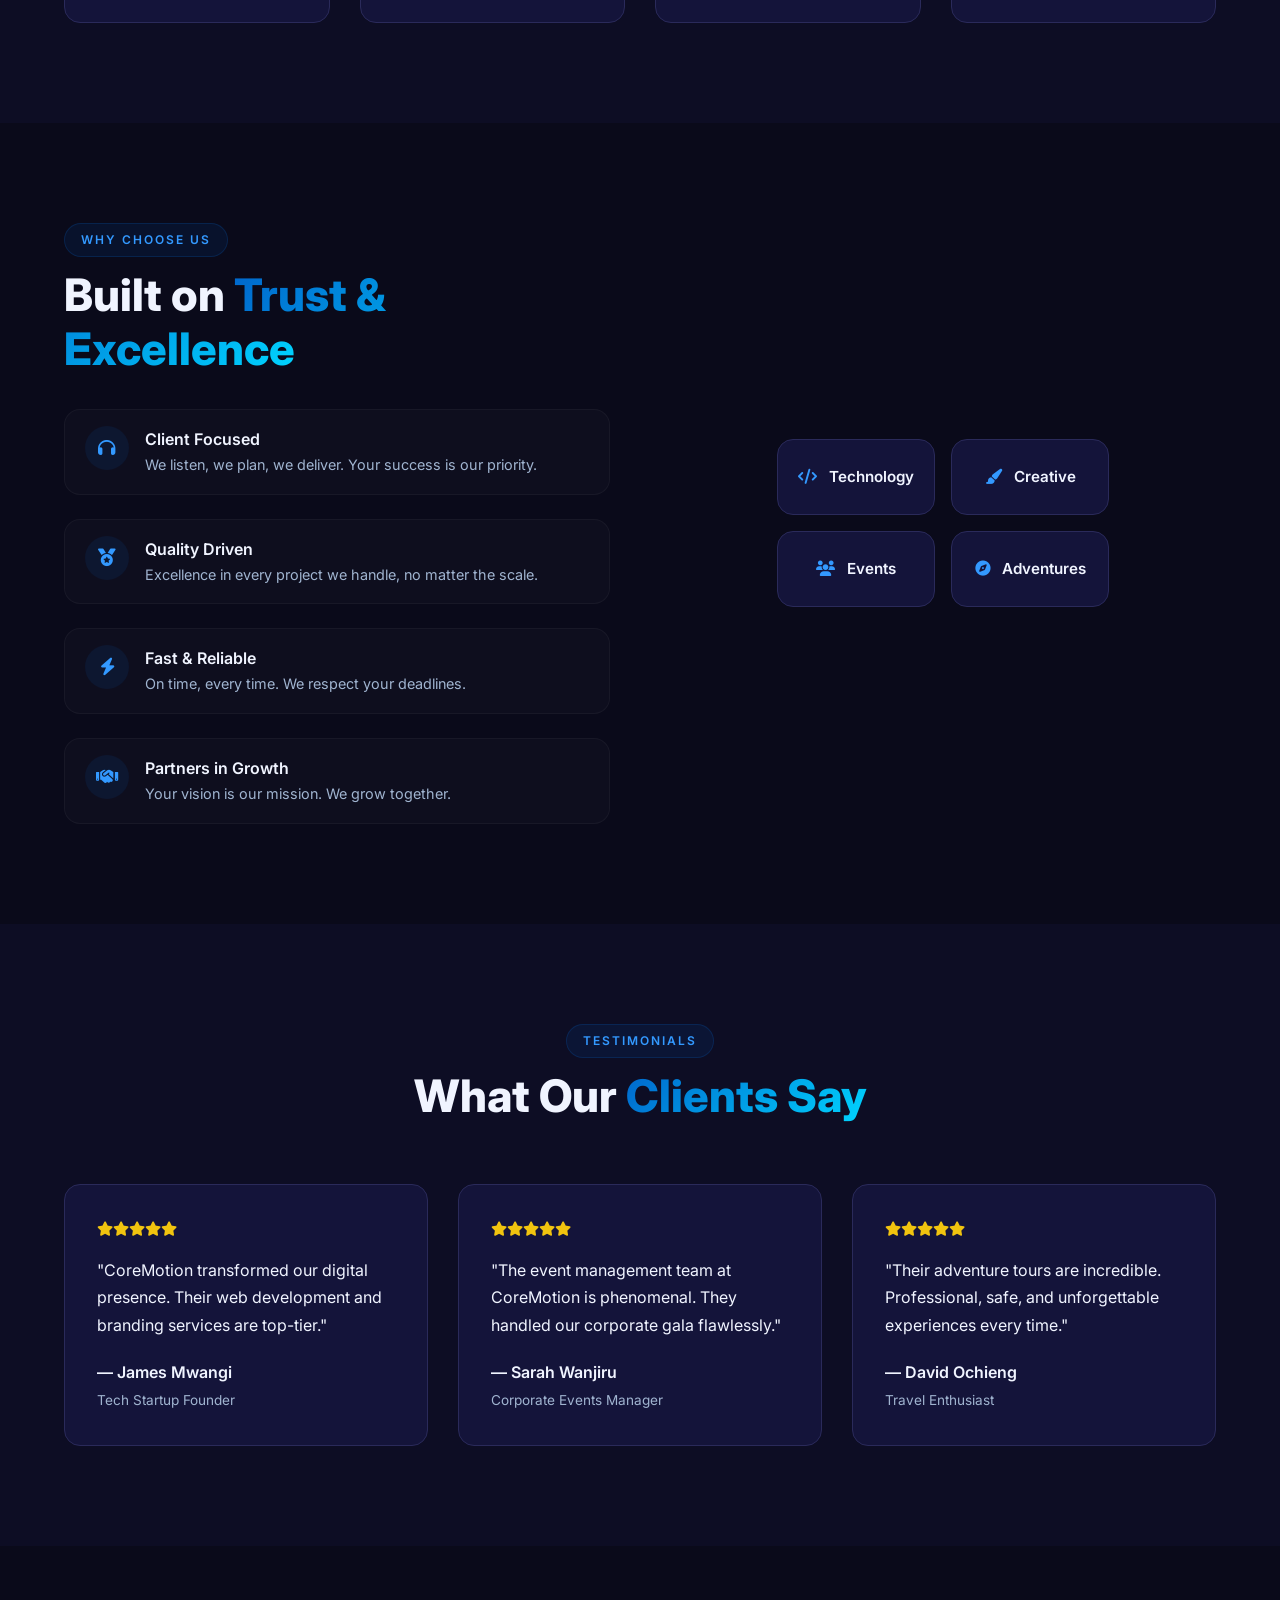
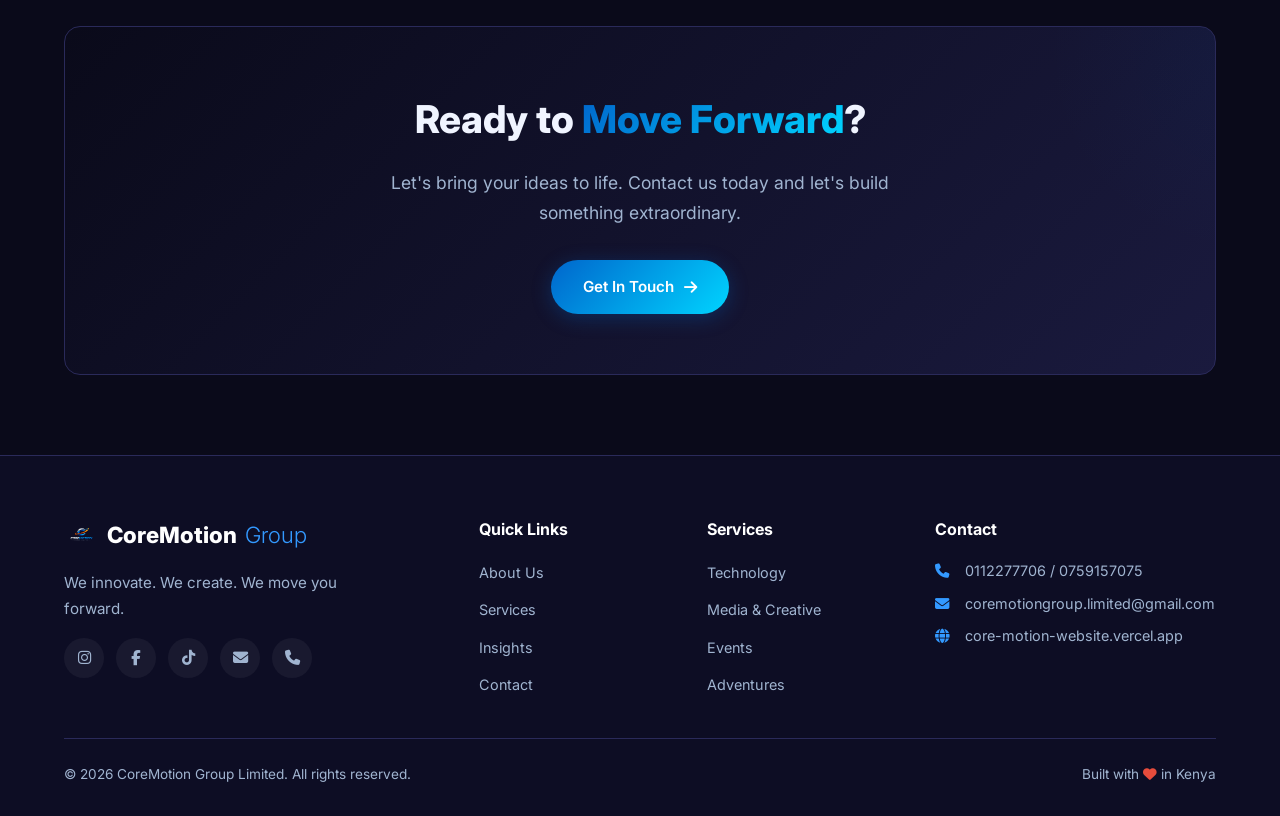
==== commit 998bf8ac: "Update website link in footer contact section" ====
--- a/index.html
+++ b/index.html
@@ -256,7 +256,7 @@
                     <h4>Contact</h4>
                     <p><i class="fas fa-phone"></i> 0112277706 / 0759157075</p>
                     <p><i class="fas fa-envelope"></i> coremotiongroup.limited@gmail.com</p>
-                    <p><i class="fas fa-globe"></i> www.coremotion.group</p>
+                    <p><i class="fas fa-globe"></i> core-motion-website.vercel.app</p>
                 </div>
             </div>
             <div class="footer-bottom">
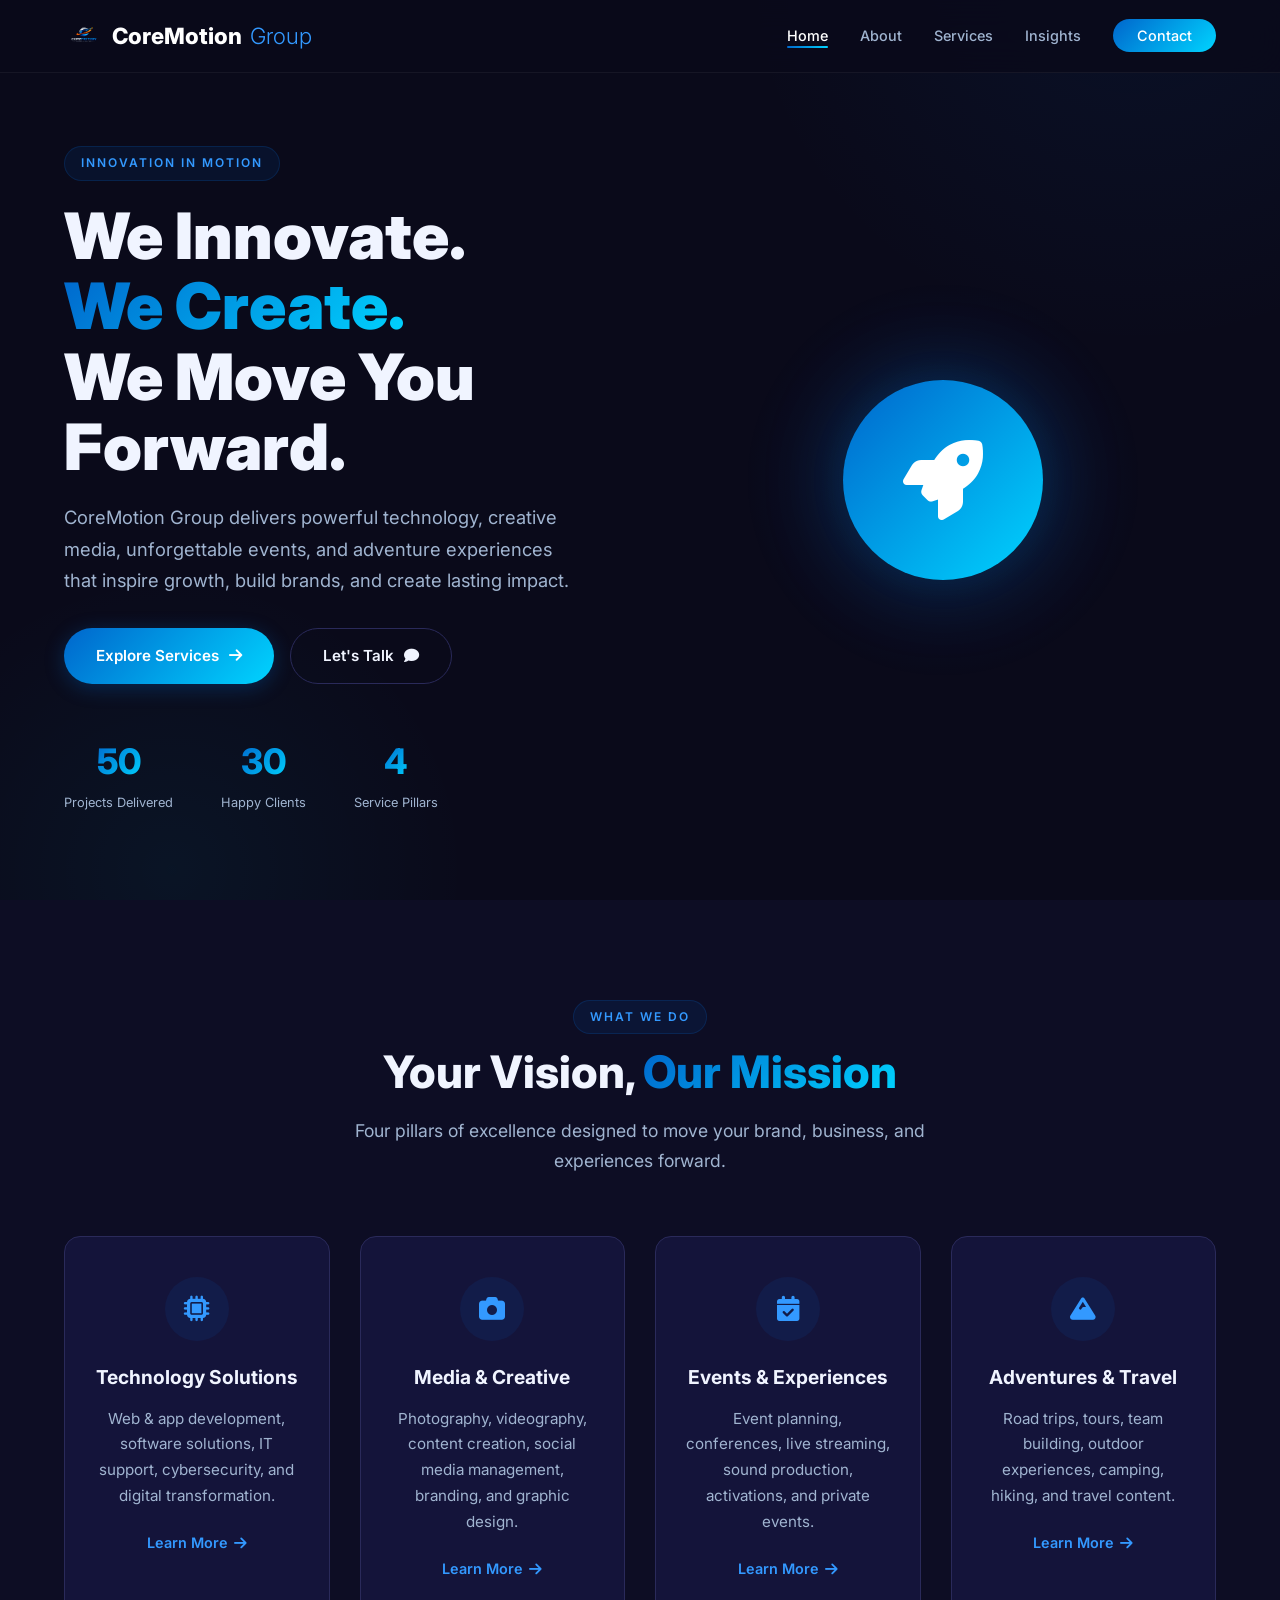
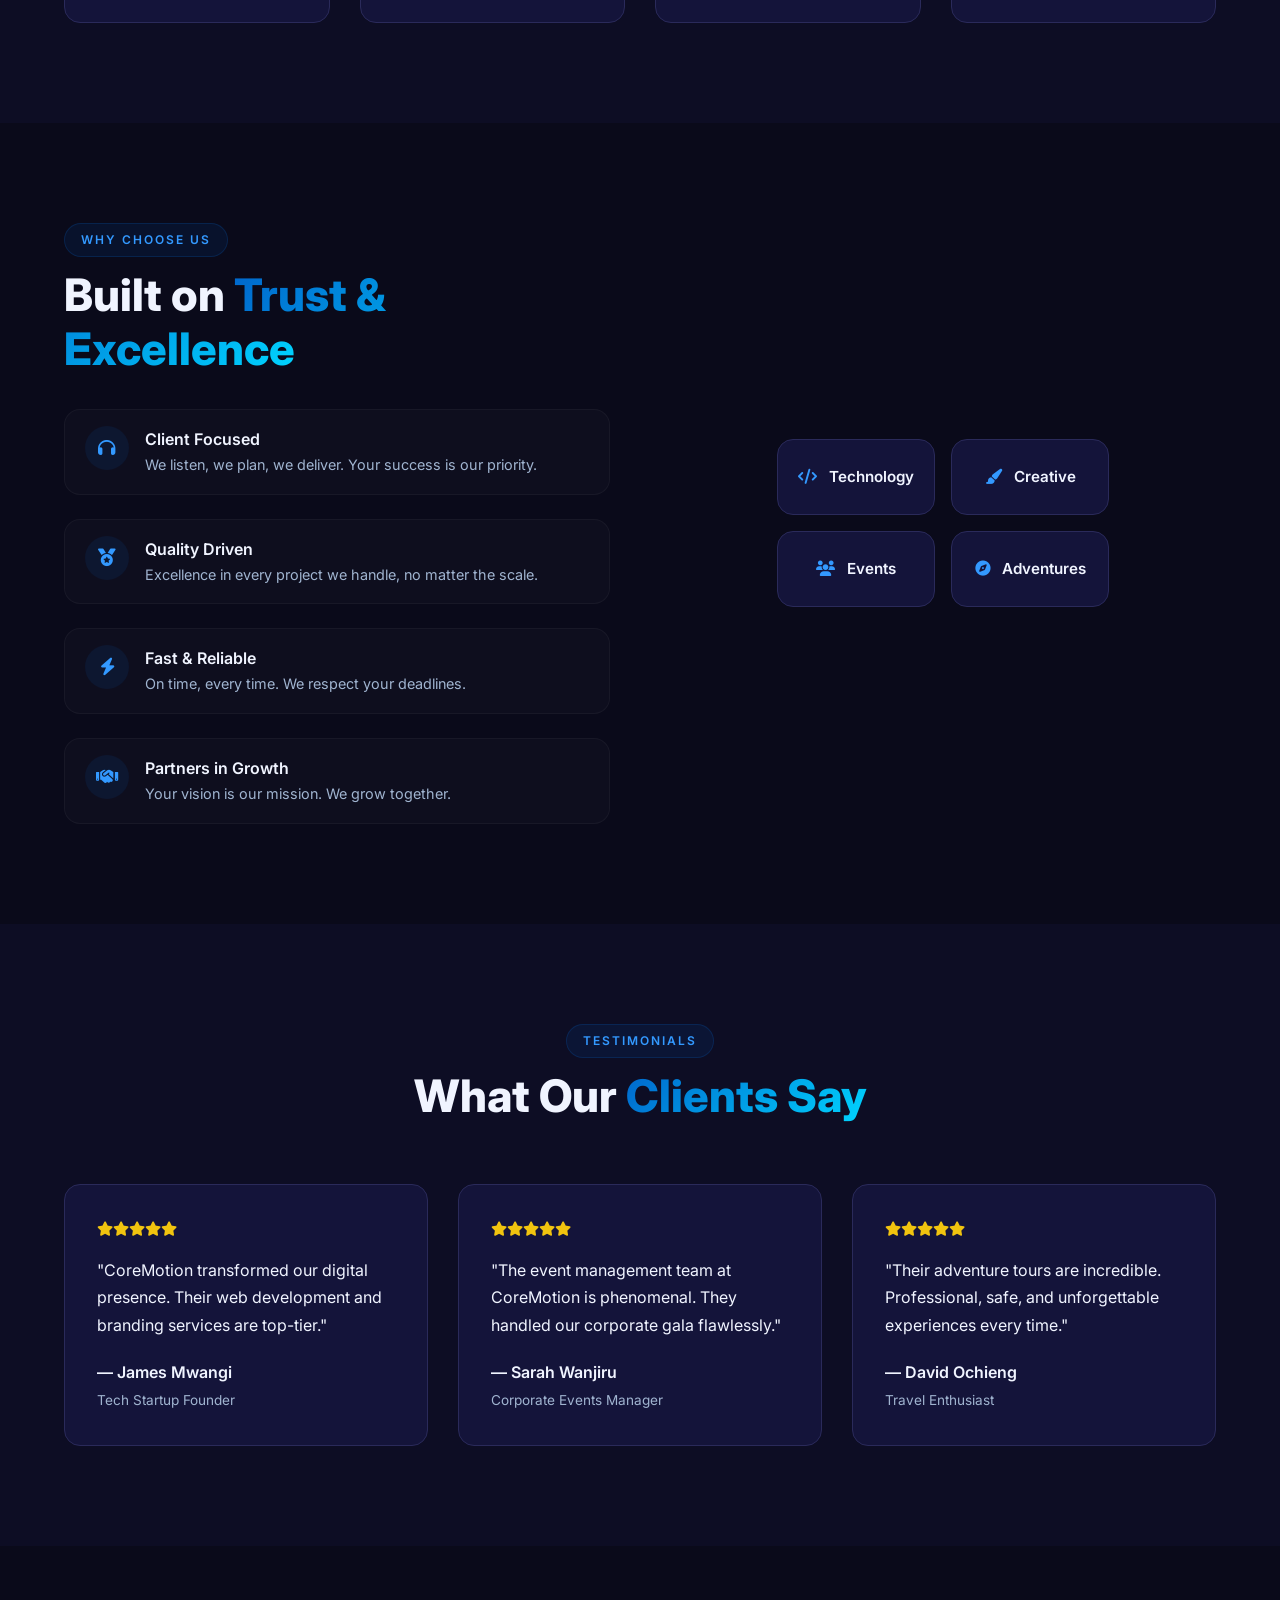
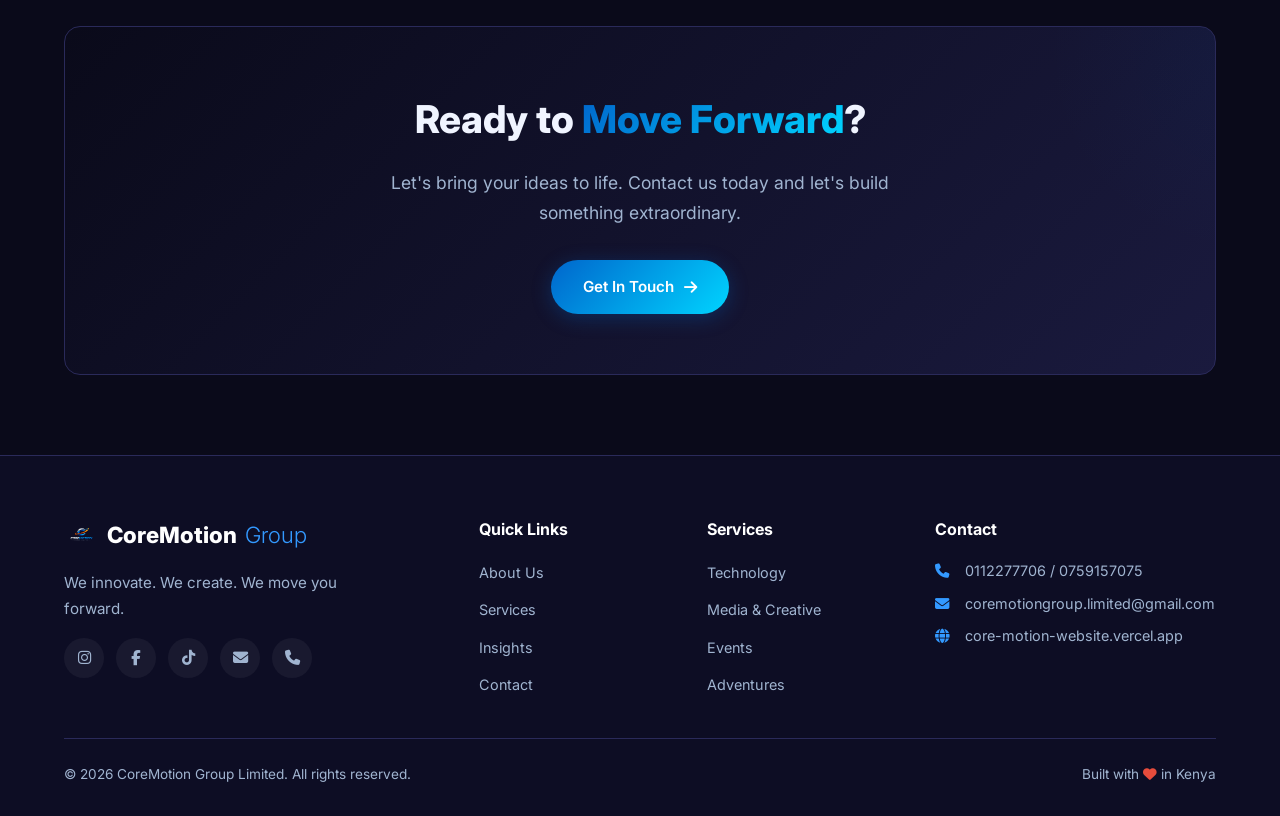
==== commit 49cabea6: "Install Vercel Speed Insights with latest docs # Vercel Speed Insights Implementation  ## Summary Su" ====
--- a/index.html
+++ b/index.html
@@ -267,5 +267,11 @@
     </footer>
 
     <script src="script.js"></script>
+    
+    <!-- Vercel Speed Insights -->
+    <script>
+        window.si = window.si || function () { (window.siq = window.siq || []).push(arguments); };
+    </script>
+    <script defer src="/_vercel/speed-insights/script.js"></script>
 </body>
 </html>
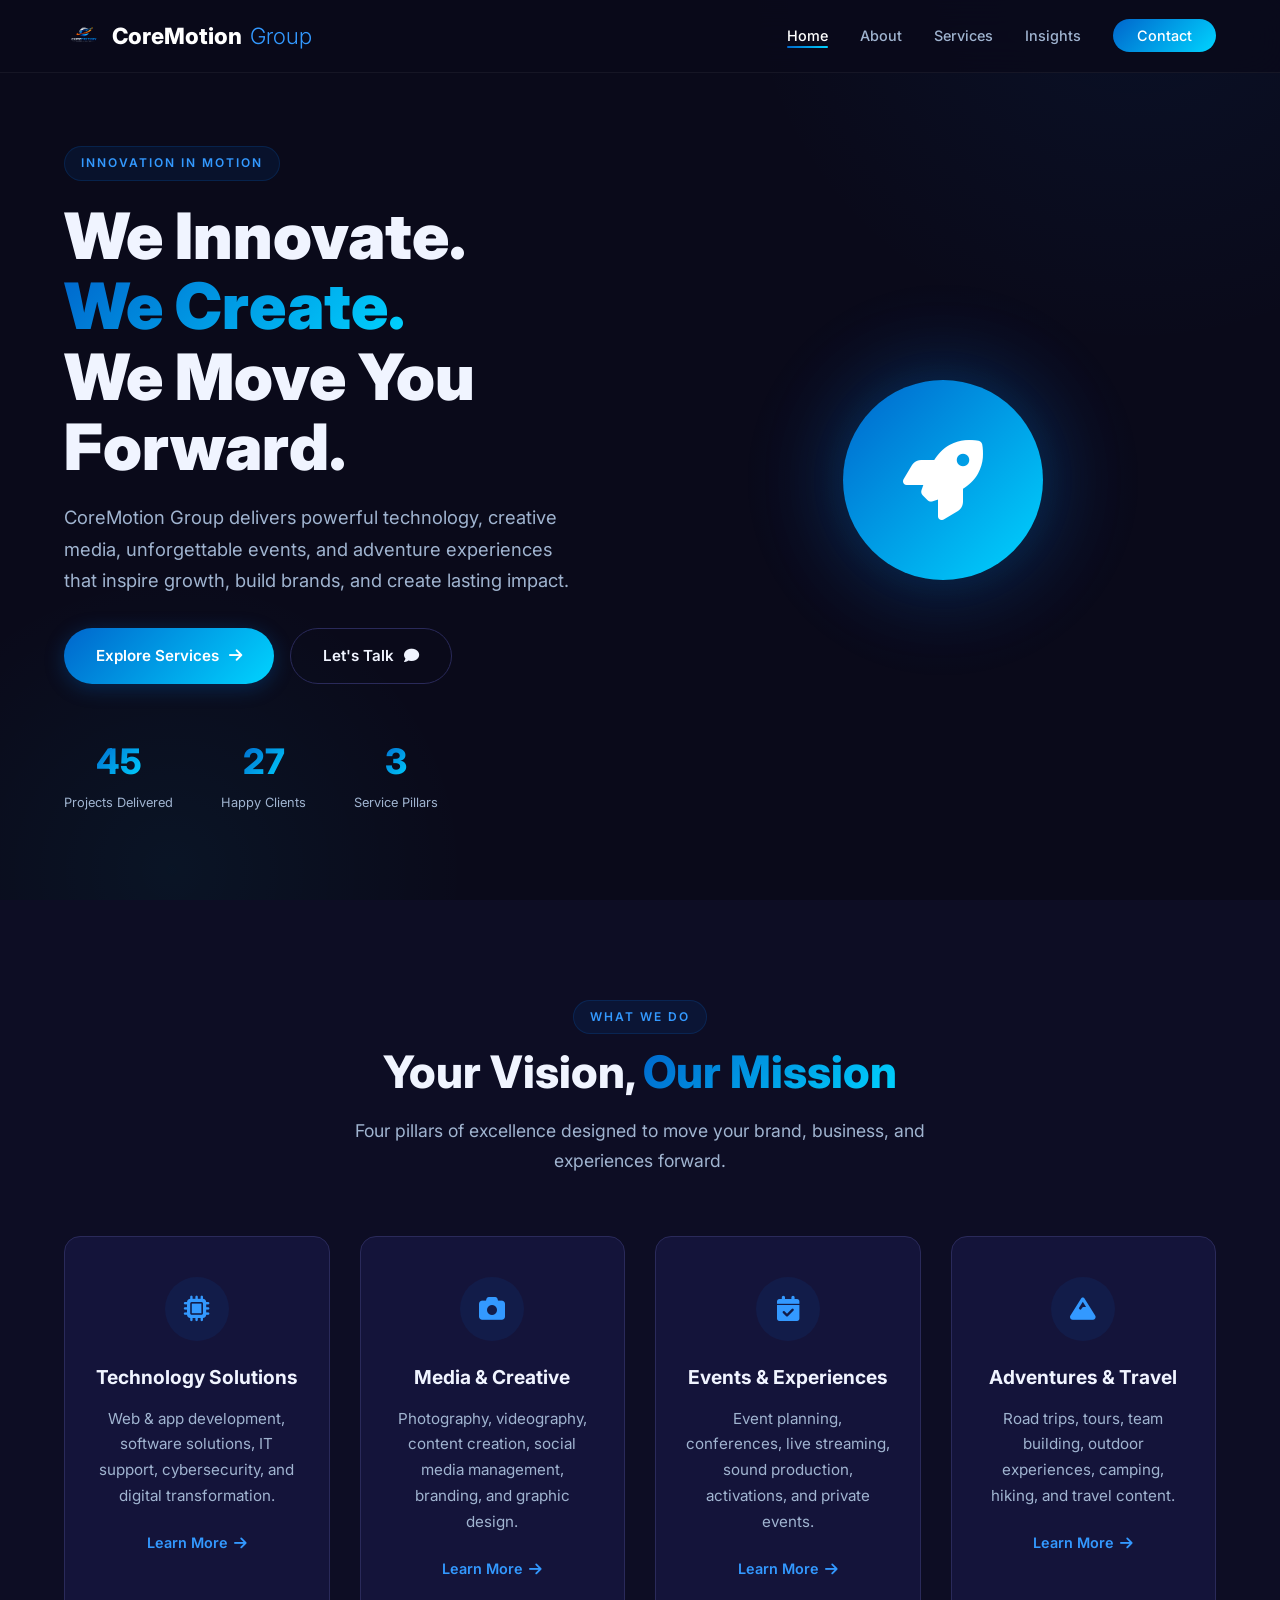
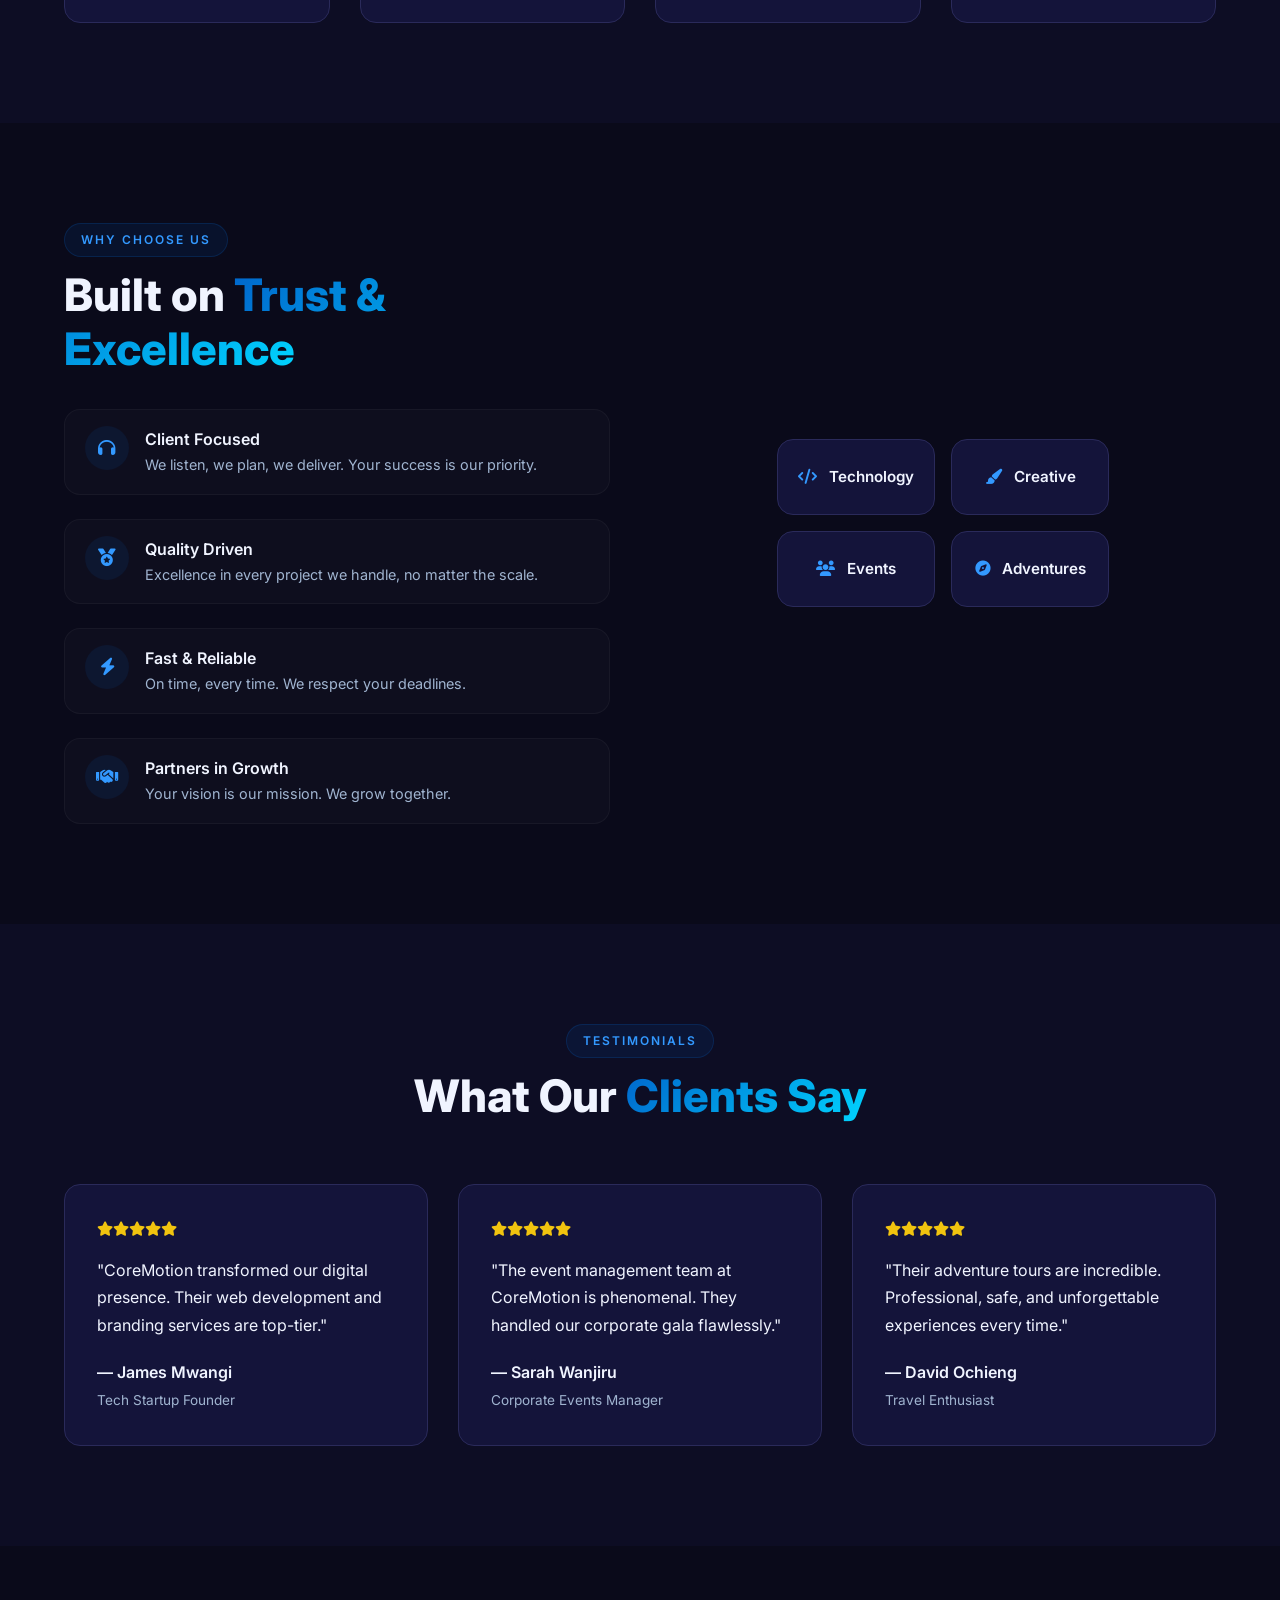
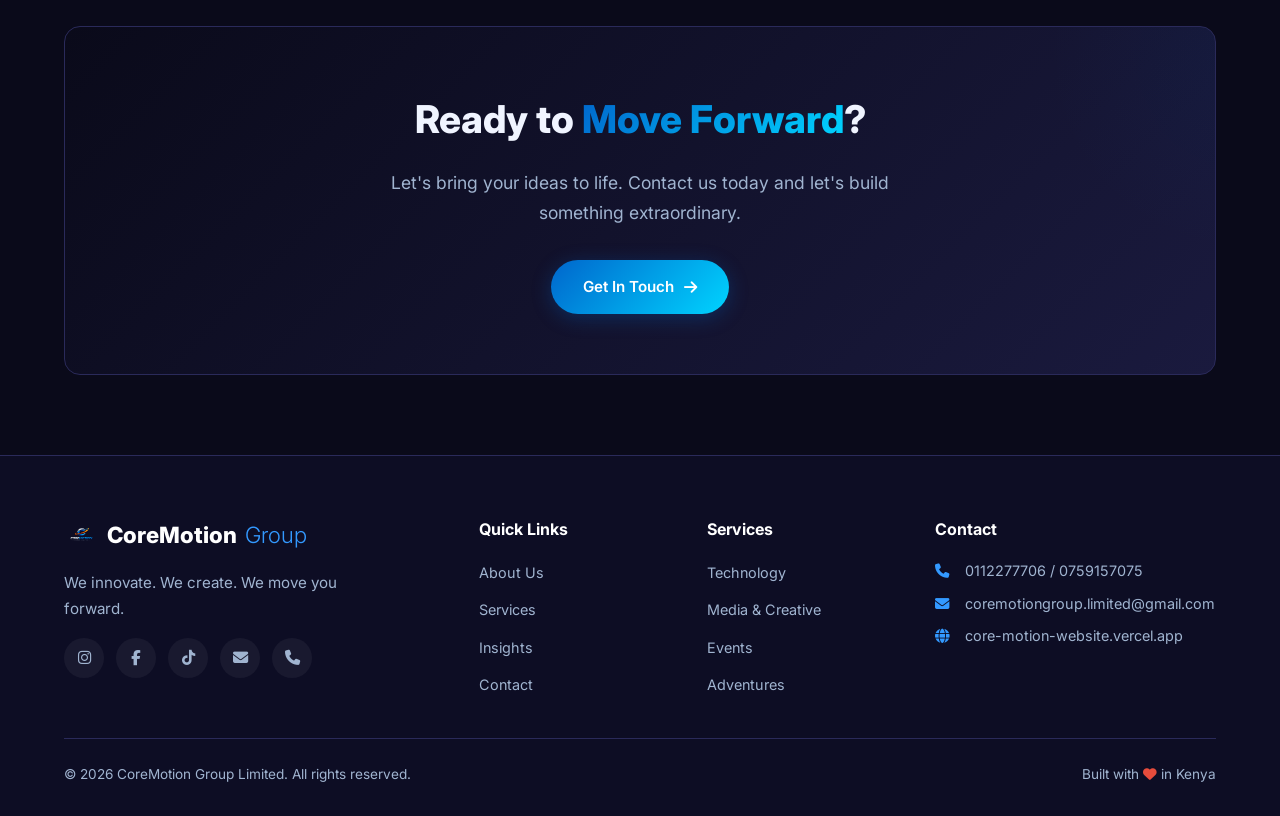
==== commit 4049f799: "Add speed insights scripts to index.html Add scripts for speed insights tracking." ====
--- a/index.html
+++ b/index.html
@@ -8,6 +8,10 @@
     <link rel="stylesheet" href="style.css" />
     <link rel="stylesheet" href="https://cdnjs.cloudflare.com/ajax/libs/font-awesome/6.5.0/css/all.min.css" />
     <link href="https://fonts.googleapis.com/css2?family=Inter:wght@300;400;500;600;700;800;900&display=swap" rel="stylesheet" />
+<script>
+window.si = window.si || function () { (window.siq = window.siq || []).push(arguments); };
+</script>
+<script defer src="/_vercel/speed-insights/script.js"></script>
 </head>
 <body>
 
@@ -267,11 +271,5 @@
     </footer>
 
     <script src="script.js"></script>
-    
-    <!-- Vercel Speed Insights -->
-    <script>
-        window.si = window.si || function () { (window.siq = window.siq || []).push(arguments); };
-    </script>
-    <script defer src="/_vercel/speed-insights/script.js"></script>
 </body>
 </html>
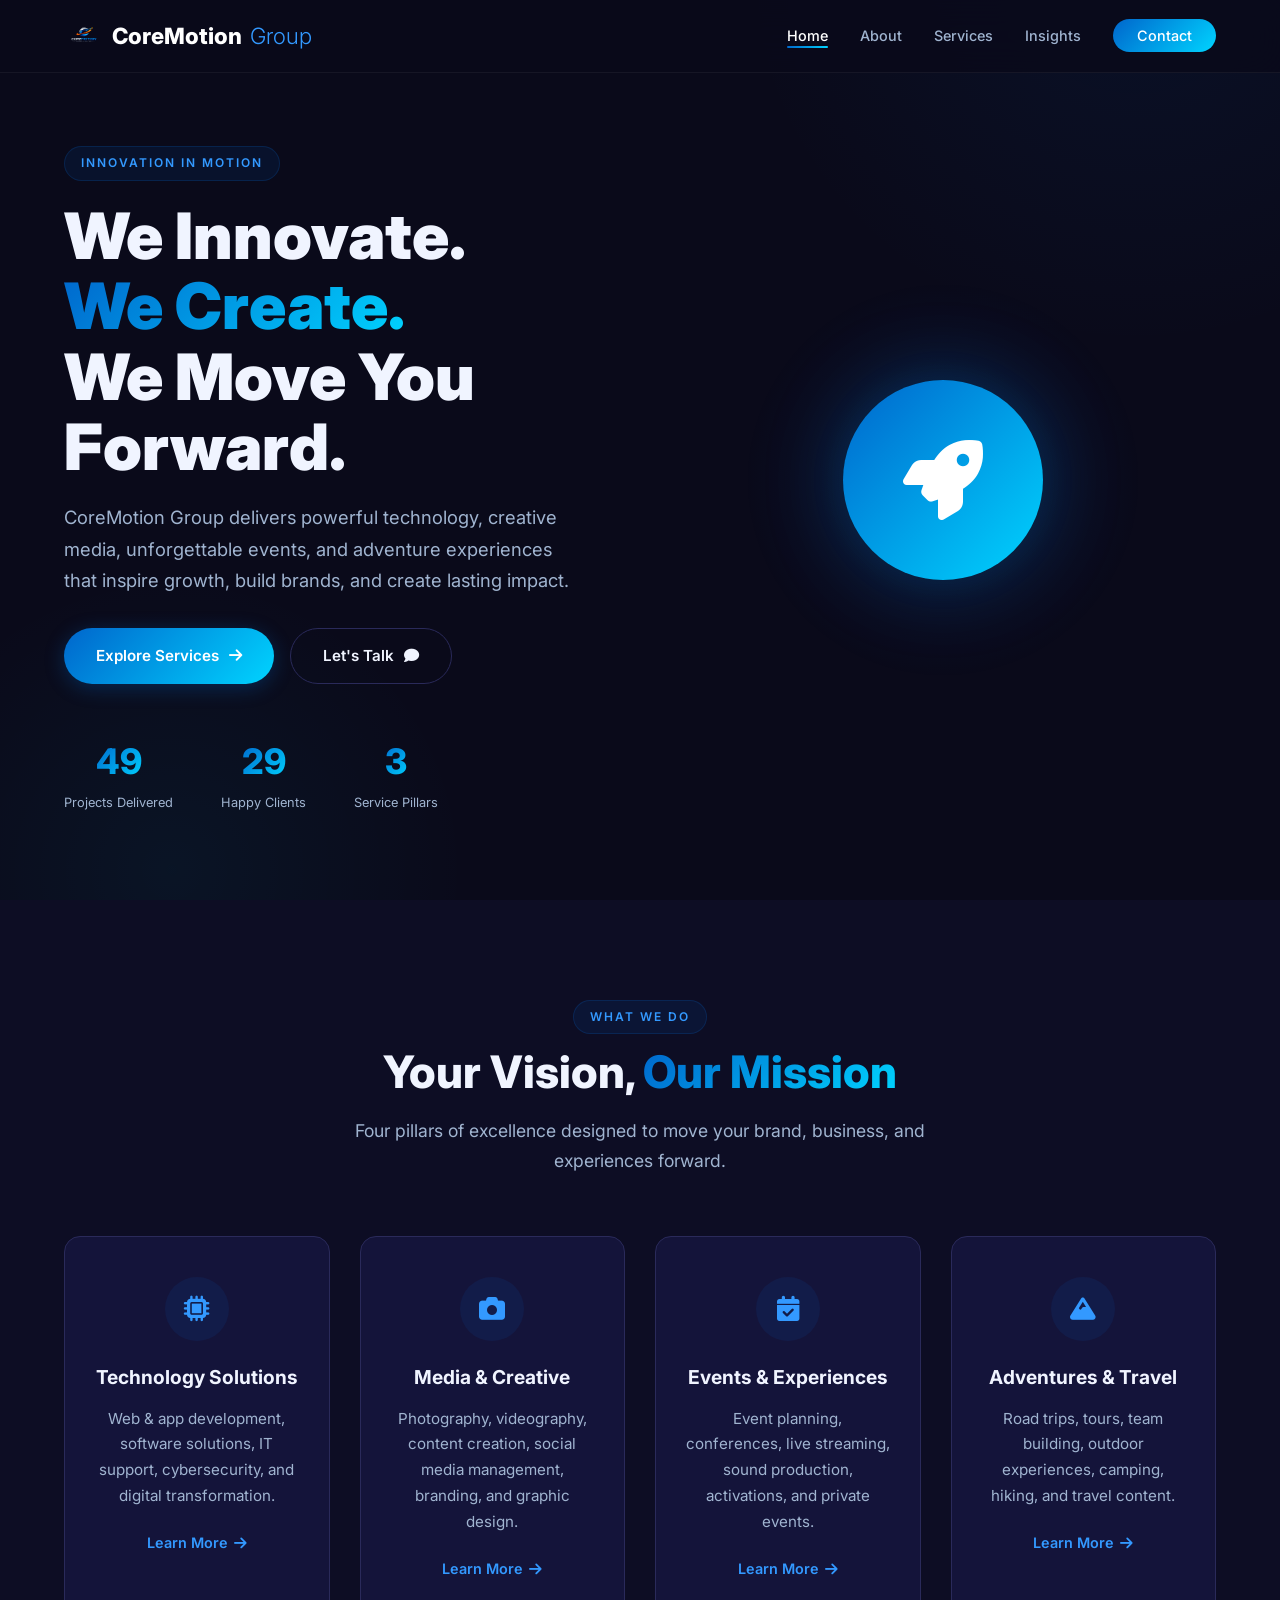
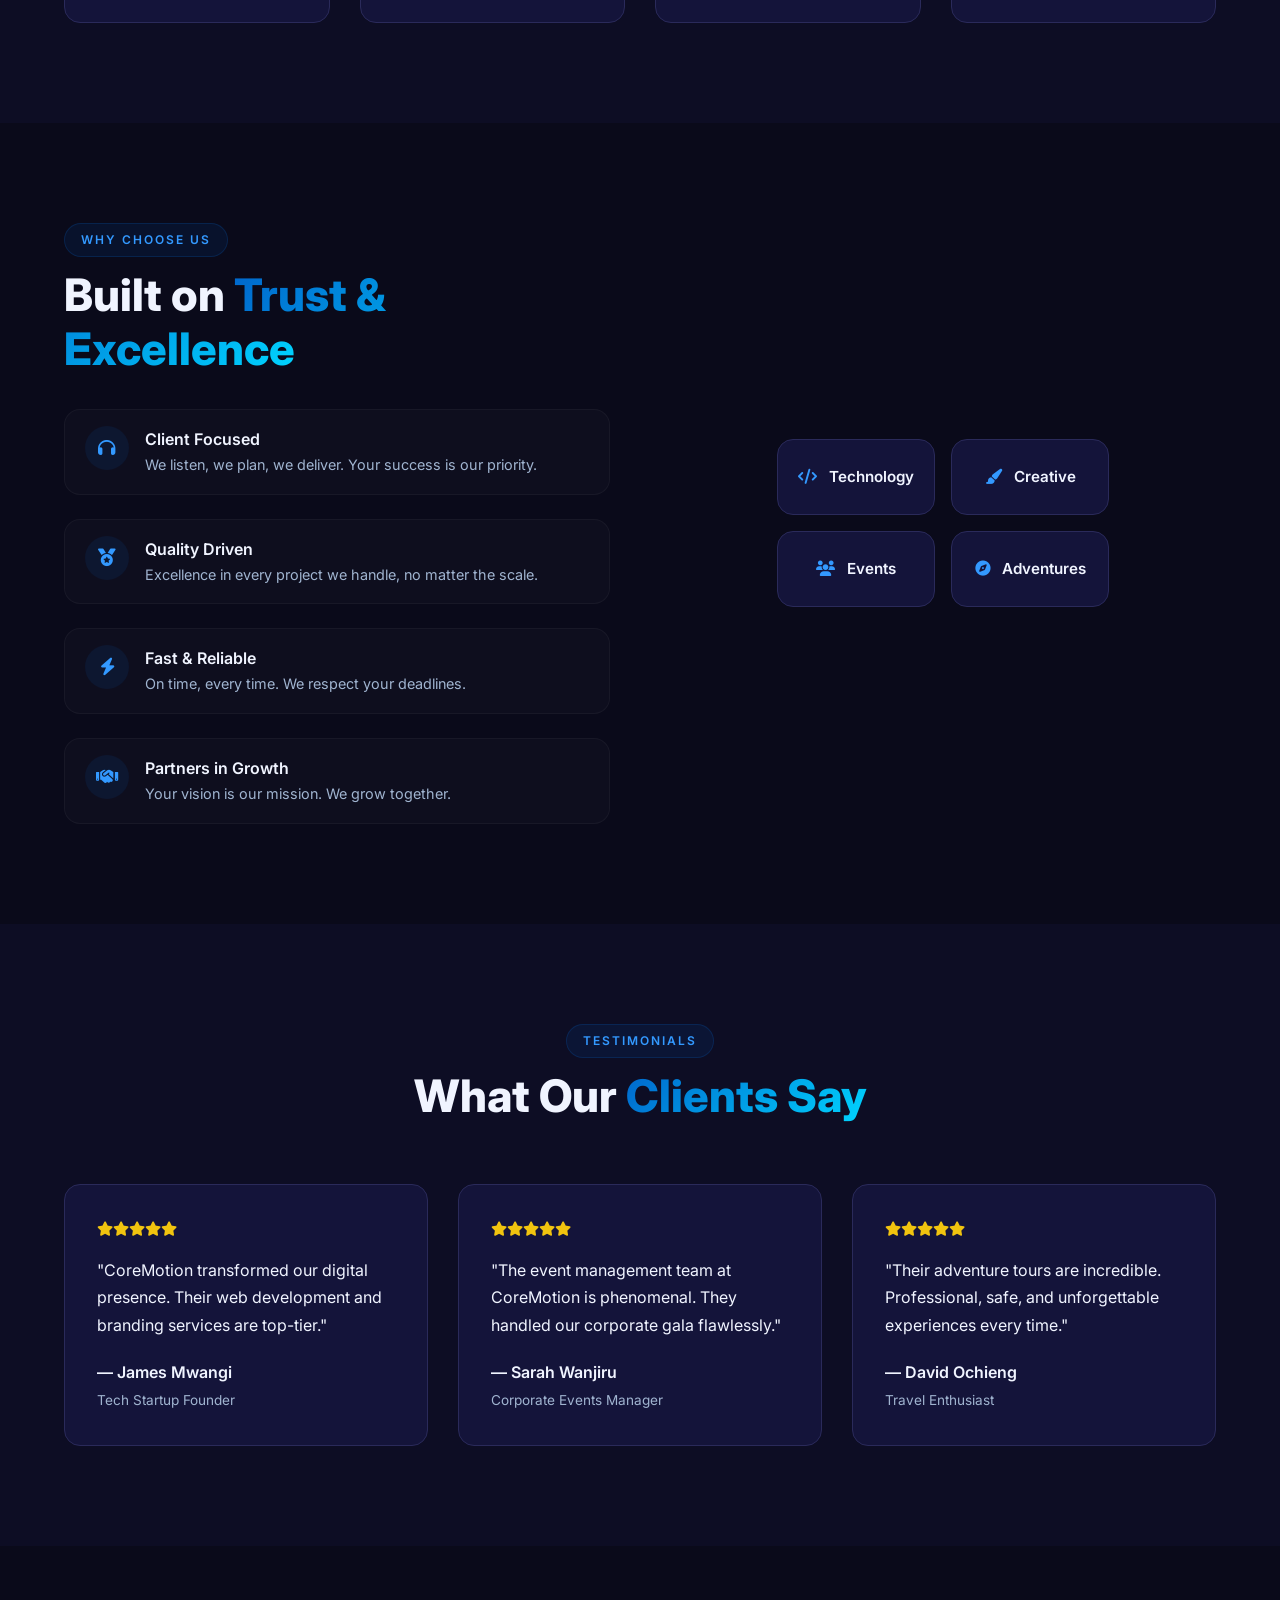
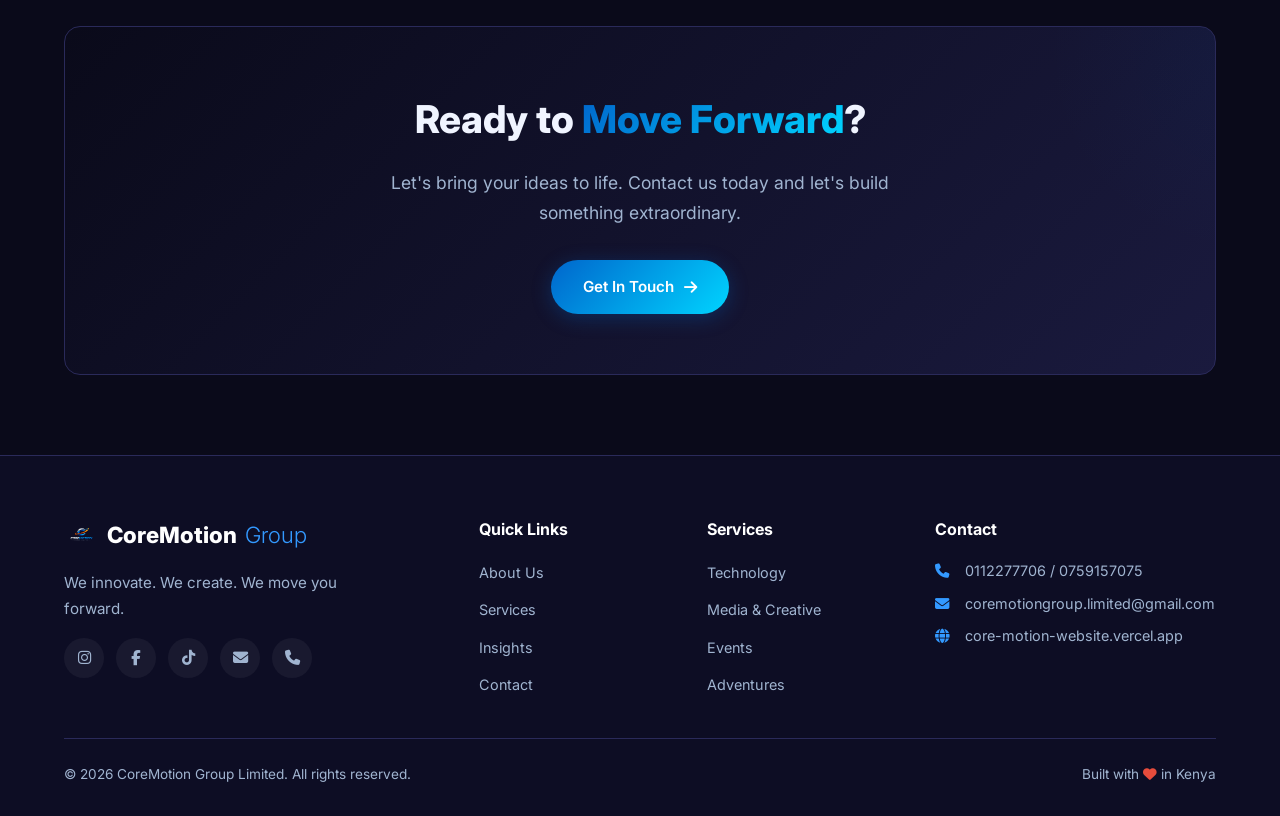
==== commit c8c0c719: "Merge 49cabea6b47417eb6158f90972d9c487fae99487 into 545fab1f47a0cb5b686b1bfe3d8604f4b33f62e8" ====
--- a/index.html
+++ b/index.html
@@ -271,5 +271,11 @@
     </footer>
 
     <script src="script.js"></script>
+    
+    <!-- Vercel Speed Insights -->
+    <script>
+        window.si = window.si || function () { (window.siq = window.siq || []).push(arguments); };
+    </script>
+    <script defer src="/_vercel/speed-insights/script.js"></script>
 </body>
 </html>
